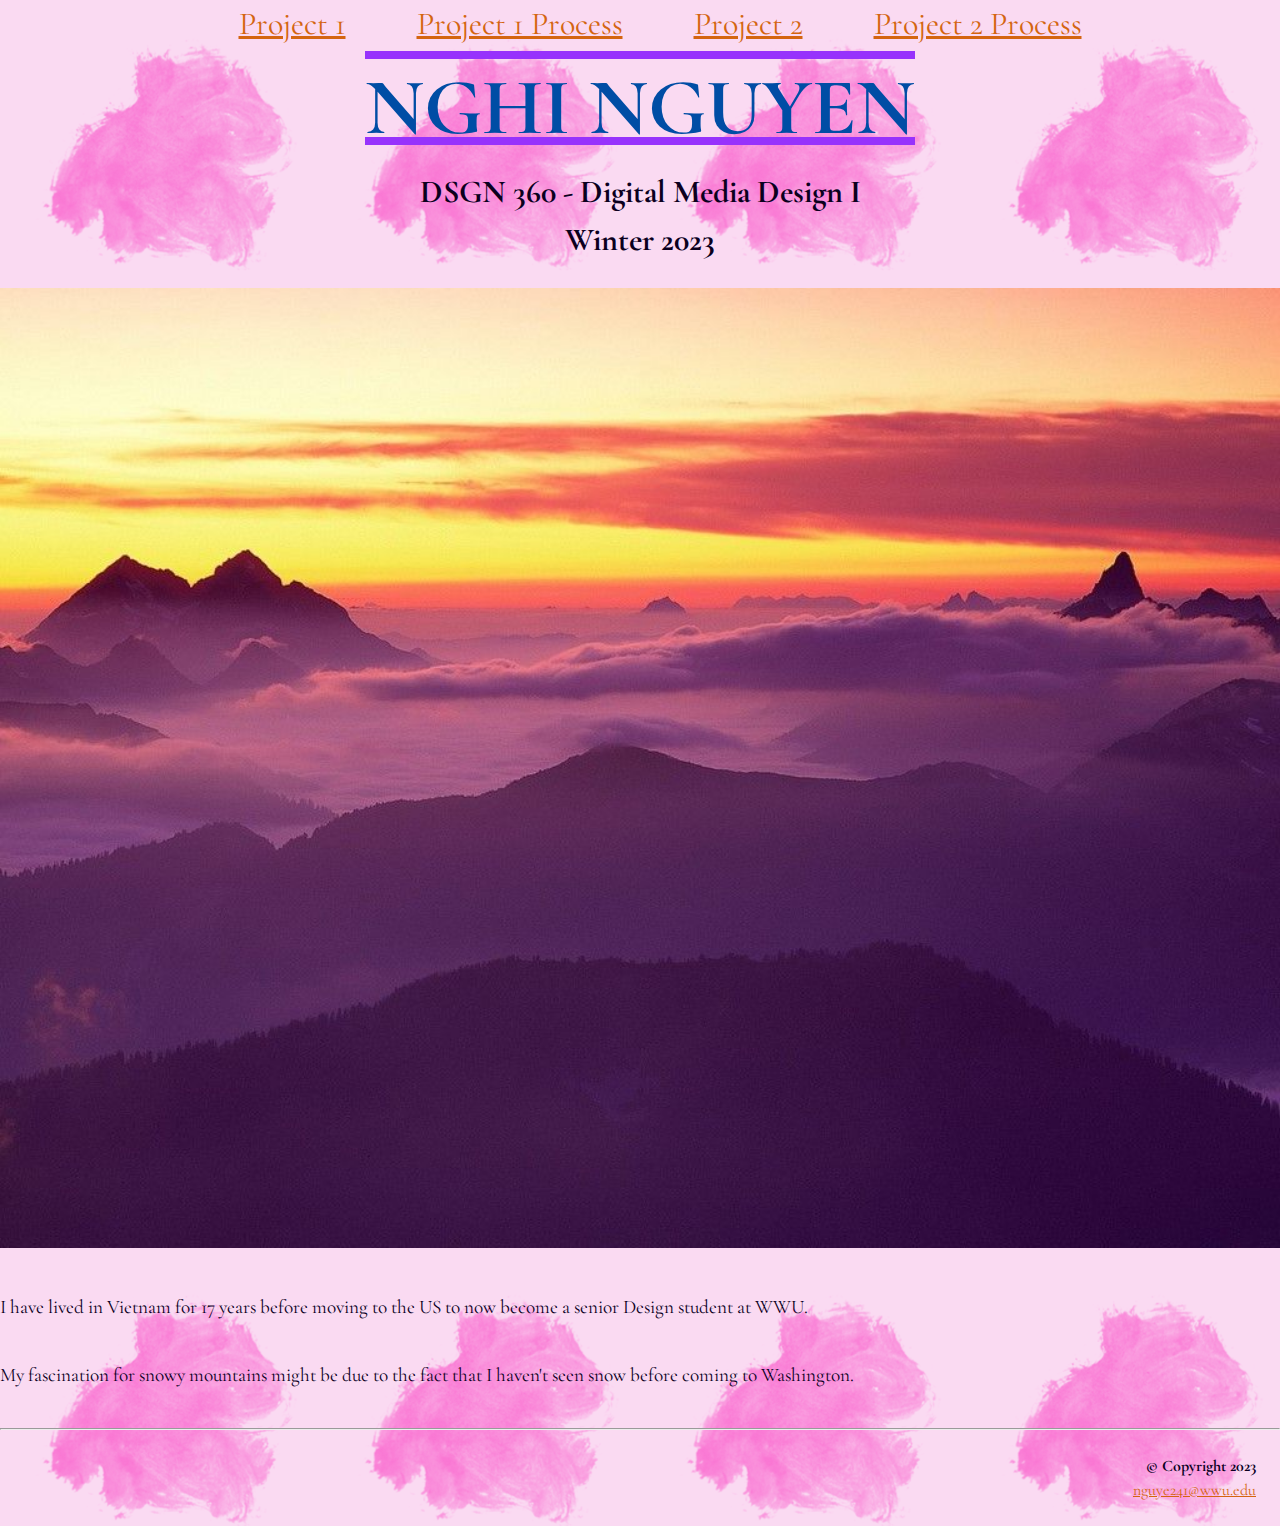
==== index.html @ d18bbe53 "adjusted css" ====
<!DOCTYPE html>
<html lang="en">
    <head>
        <title>Nghi's Sandbox</title>
        <link href="stylesheet.css" type="text/css" rel="stylesheet">
        <link rel="preconnect" href="https://fonts.googleapis.com">
        <link rel="preconnect" href="https://fonts.gstatic.com" crossorigin>
        <link href="https://fonts.googleapis.com/css2?family=Cormorant+Garamond:wght@500&display=swap" rel="stylesheet">
    </head>
    <body>
        <header>
            <nav>
                <ul>
                    <li><a href="#">Project 1</a></li>
                    <li><a href="#">Project 1 Process</a></li>
                    <li><a href="#">Project 2</a></li>
                    <li><a href="#">Project 2 Process</a></li>
                </ul>
            </nav>
            <h1>Nghi Nguyen</h1>
            <h2>DSGN 360 - Digital Media Design I</h2>
            <h3>Winter 2023</h3>
        </header>
        <article>
            <img src="images/cascade.jpg">
            <p>
                I have lived in Vietnam for 17 years before moving to the US to now become a senior Design student at WWU. 
            </p>
            <p>
                My fascination for snowy mountains might be due to the fact that I haven't seen snow before coming to Washington.
            </p>
        </article>
        <hr>
        <footer>
            <b>© Copyright 2023</b>
            <br>
            <a href="mailto:nguye241@wwu.edu">nguye241@wwu.edu</a>
        </footer>
    </body>
</html>
---- stylesheet.css ----
* {
    font-family: 'Cormorant Garamond', serif;
    font-size: 1em;
    color: rgb(11, 0, 30);
    line-height: 1.5em;
    margin: 0;
    padding: auto;
}
body
{background-color: #fadaf2;
background-image: url(images/1.png);
background-repeat: space repeat;
}
header {
    text-align: center;
    font-size: 2em;
}
footer {
    text-align: right;
    padding: 1.5em
}
article p, footer p, hr {
    margin-top: 2em;
    font-size: 1.2em;
}
nav, footer {
    font-size: 1em;
}
h1 {
    font-family: 'Cormorant Garamond', serif;
    text-transform: uppercase;
    text-decoration: underline overline #9732fc;
    font-size: 2.5em;
    color:rgb(0, 77, 165)
}
ul {
    list-style-type: none;
}
li {
    display: inline;
    padding: 1em;
    white-space: nowrap;
}
footer ul {
    margin-top: 2em;
}
img {
    width: 100%;
    height: auto;
    margin-top: 1.5em;
}
a:link {
    color: rgb(212, 101, 16); 
 }
a:hover {
    color: rgb(99, 192, 0)
}
a:visited {
    color: rgb(198, 30, 0);
}
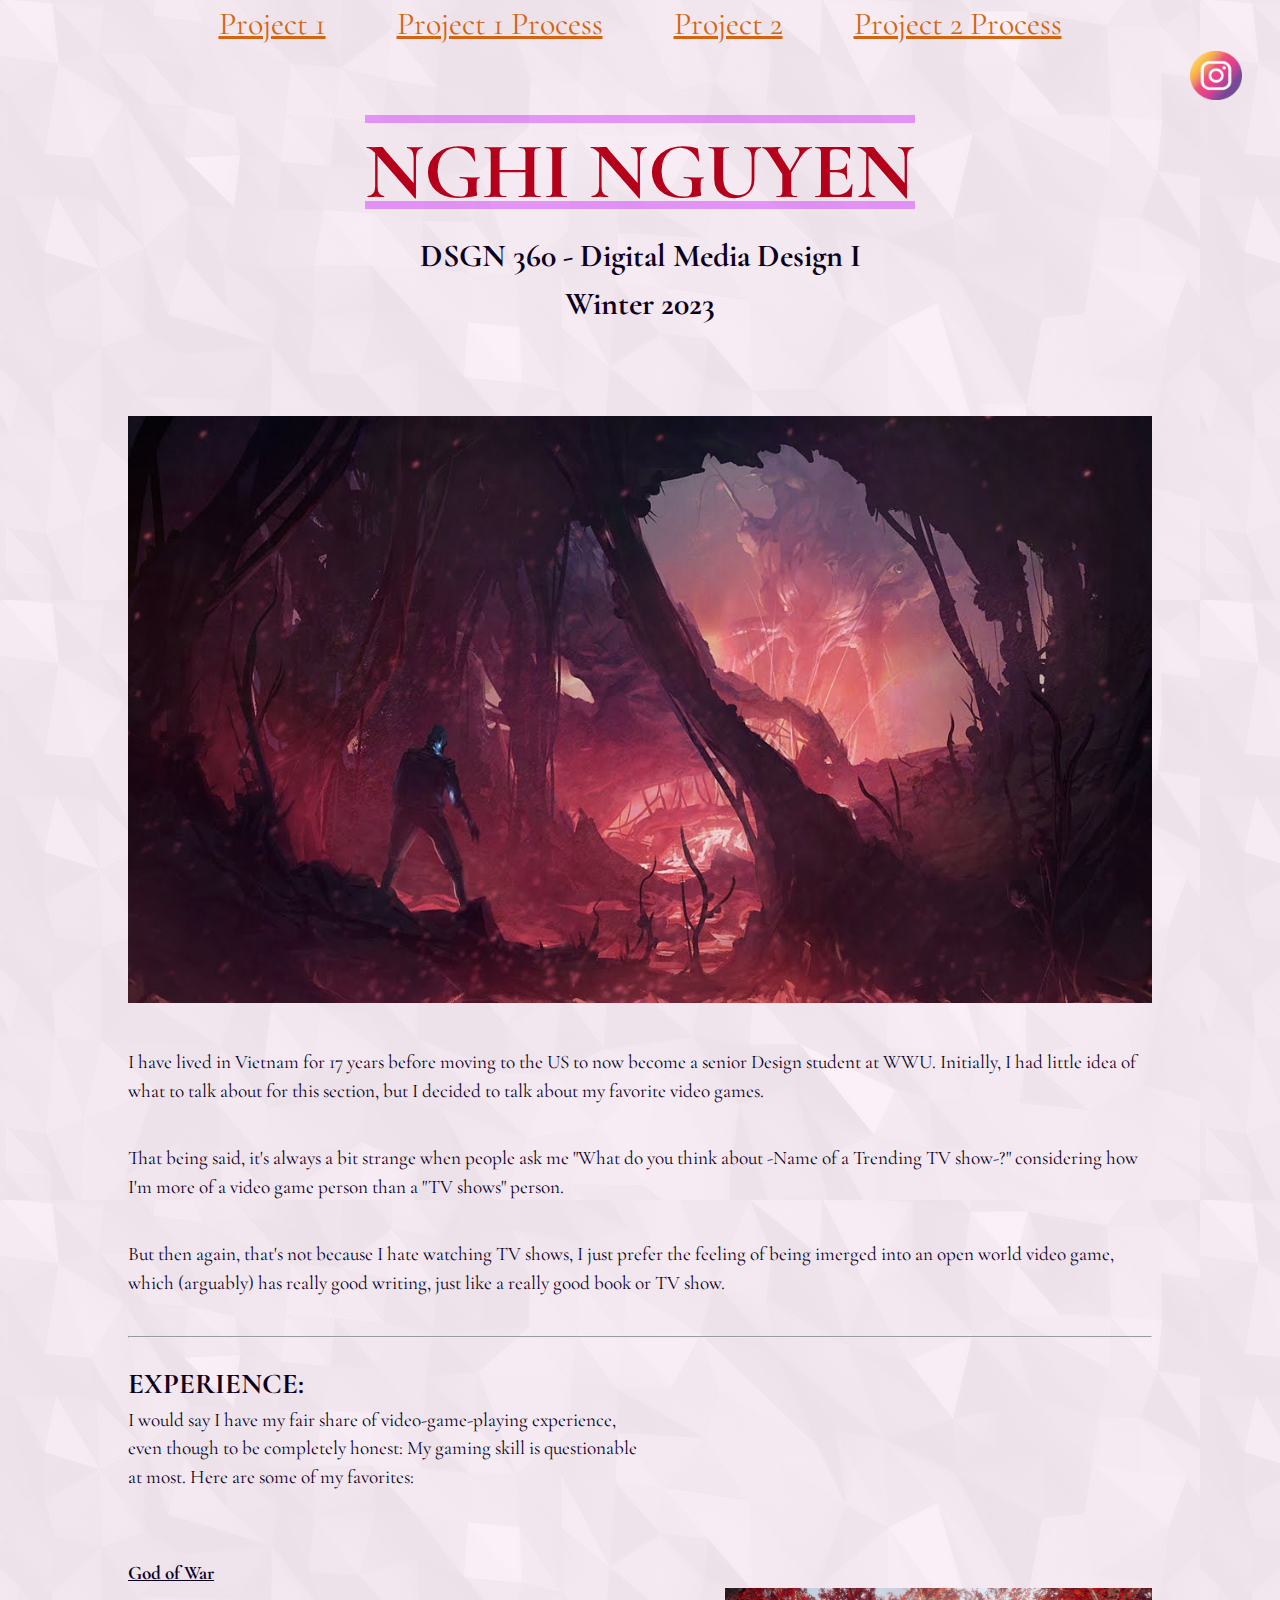
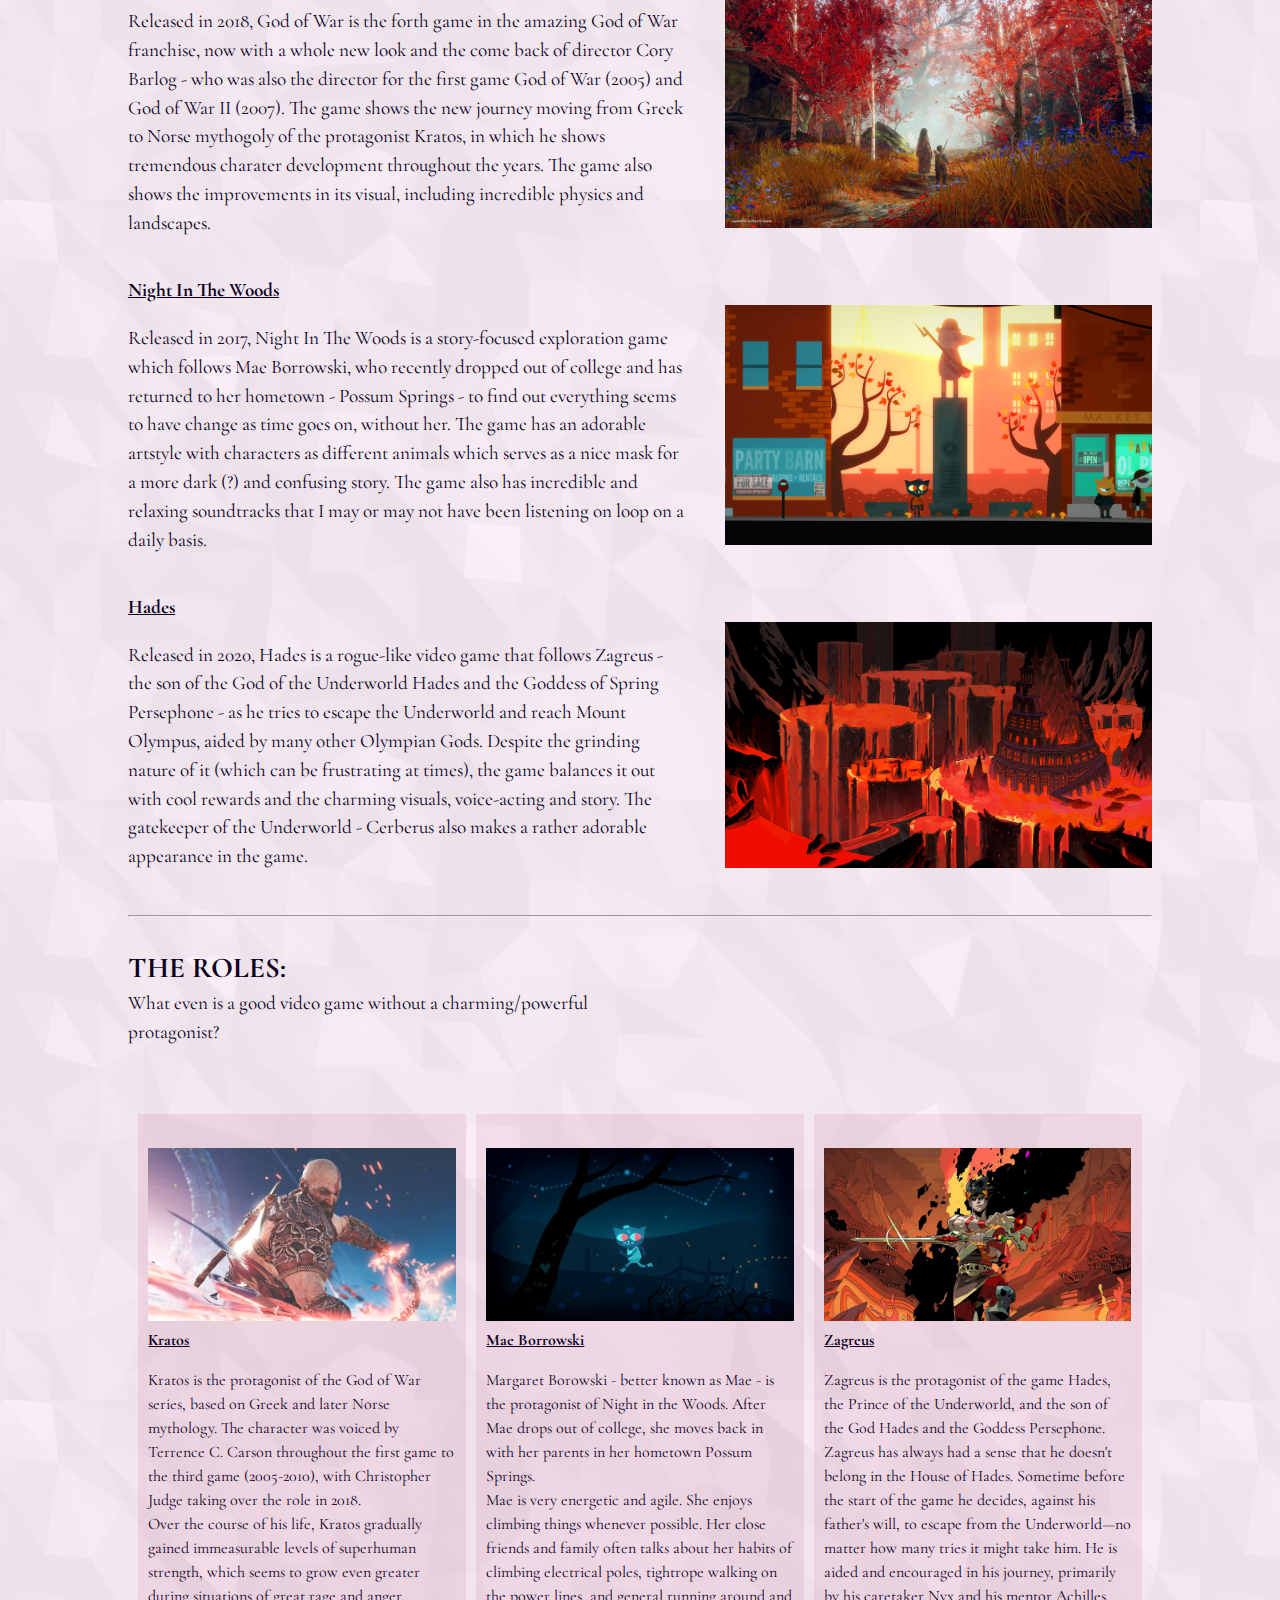
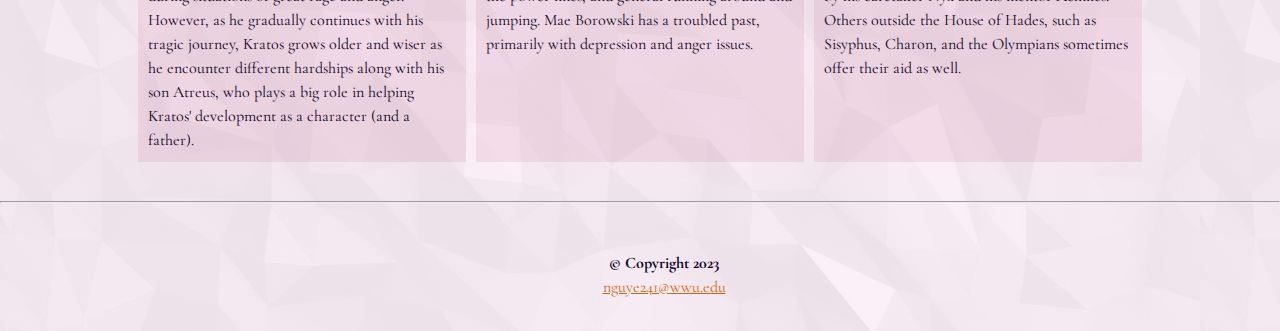
==== commit b3fa9b3a: "css update" ====
--- a/index.html
+++ b/index.html
@@ -8,6 +8,8 @@
         <link href="https://fonts.googleapis.com/css2?family=Cormorant+Garamond:wght@500&display=swap" rel="stylesheet">
     </head>
     <body>
+        <a href="https://www.instagram.com/miniminiminminn/" target="_blank" ><img id="minInsta" src="images/instagramlogo.png" alt="Follow me on Instagram"/></a>
+        <div id="wrapper">
         <header>
             <nav>
                 <ul>
@@ -22,15 +24,97 @@
             <h3>Winter 2023</h3>
         </header>
         <article>
-            <img src="images/cascade.jpg">
-            <p>
-                I have lived in Vietnam for 17 years before moving to the US to now become a senior Design student at WWU. 
-            </p>
-            <p>
-                My fascination for snowy mountains might be due to the fact that I haven't seen snow before coming to Washington.
-            </p>
+            <img src="images/sonynorthwestconcept.jfif">
+            <div id="bio">
+            <p>I have lived in Vietnam for 17 years before moving to the US to now become a senior Design student at WWU. Initially, I had little idea of what to talk about for this section, but I decided to talk about my favorite video games.</p>
+            <p>That being said, it's always a bit strange when people ask me "What do you think about -Name of a Trending TV show-?" considering how I'm more of a video game person than a "TV shows" person.</p>
+            <p>But then again, that's not because I hate watching TV shows, I just prefer the feeling of being imerged into an open world video game, which (arguably) has really good writing, just like a really good book or TV show.</p>
+            </div>
         </article>
         <hr>
+
+        <br>
+
+        <div class="FavGames">
+        <h2>Experience:</h2>
+        <p>I would say I have my fair share of video-game-playing experience, even though to be completely honest: My gaming skill is questionable at most. Here are some of my favorites:</p>
+        <br>
+
+        <div class="favName  columns col-12">
+            <div class="columns col-5">
+                <img src="images/GodOfWar.jpg"/>
+        </div>
+        <div class="columns col-7">
+            <div class="description">
+                <h4>God of War</h4>
+                <p>Released in 2018, God of War is the forth game in the amazing God of War franchise, now with a whole new look and the come back of director Cory Barlog - who was also the director for the first game God of War (2005) and God of War II (2007). The game shows the new journey moving from Greek to Norse mythogoly of the protagonist Kratos, in which he shows tremendous charater development throughout the years. The game also shows the improvements in its visual, including incredible physics and landscapes.</p>
+            </div>
+        </div>
+        </div>
+
+        <div class="favName columns col-12 clearRight">
+            <div class="columns col-5">
+                <img src="images/NightInTheWoods.png"/>
+        </div>
+        <div class="columns col-7">
+            <div class="description">
+                <h4>Night In The Woods</h4>
+                <p>Released in 2017, Night In The Woods is a story-focused exploration game which follows Mae Borrowski, who recently dropped out of college and has returned to her hometown - Possum Springs - to find out everything seems to have change as time goes on, without her. The game has an adorable artstyle with characters as different animals which serves as a nice mask for a more dark (?) and confusing story. The game also has incredible and relaxing soundtracks that I may or may not have been listening on loop on a daily basis.</p>
+            </div>
+            </div>
+        </div>
+
+        <div class="favName columns col-12 clearRight">
+            <div class="columns col-5">
+                <img src="images/Hades.png">
+        </div>
+        <div class="columns col-7">
+            <div class="description">
+                <h4>Hades</h4>
+                <p>Released in 2020, Hades is a rogue-like video game that follows Zagreus - the son of the God of the Underworld Hades and the Goddess of Spring Persephone - as he tries to escape the Underworld and reach Mount Olympus, aided by many other Olympian Gods. Despite the grinding nature of it (which can be frustrating at times), the game balances it out with cool rewards and the charming visuals, voice-acting and story. The gatekeeper of the Underworld - Cerberus also makes a rather adorable appearance in the game.</p>
+            </div>
+            </div>
+        </div>
+        
+    </div>
+
+    <div class="FavGames">
+        
+        <hr>
+        <br>
+
+        <h2>The Roles:</h2>
+        <p>What even is a good video game without a charming/powerful protagonist?</p>
+        <br>
+    
+    </div>
+    <div class="protagIntro">
+        <div class="description">
+            <img src="images/kratos.jpg">
+            <h4>Kratos</h4>
+            <p>Kratos is the protagonist of the God of War series, based on Greek and later Norse mythology. The character was voiced by Terrence C. Carson throughout the first game to the third game (2005-2010), with Christopher Judge taking over the role in 2018.</p>
+            <p>Over the course of his life, Kratos gradually gained immeasurable levels of superhuman strength, which seems to grow even greater during situations of great rage and anger. However, as he gradually continues with his tragic journey, Kratos grows older and wiser as he encounter different hardships along with his son Atreus, who plays a big role in helping Kratos' development as a character (and a father).</p>
+        </div>
+
+        <div class="description">
+            <img src="images/mae.jpg">
+            <h4>Mae Borrowski</h4>
+            <p>Margaret Borowski - better known as Mae - is the protagonist of Night in the Woods. After Mae drops out of college, she moves back in with her parents in her hometown Possum Springs.</p>
+            <p>Mae is very energetic and agile. She enjoys climbing things whenever possible. Her close friends and family often talks about her habits of climbing electrical poles, tightrope walking on the power lines, and general running around and jumping. Mae Borowski has a troubled past, primarily with depression and anger issues.</p>
+        </div>
+
+        <div class="description">
+            <img src="images/zag.jfif">
+            <h4>Zagreus</h4>
+            <p>Zagreus is the protagonist of the game Hades, the Prince of the Underworld, and the son of the God Hades and the Goddess Persephone.</p>
+            <p>Zagreus has always had a sense that he doesn't belong in the House of Hades. Sometime before the start of the game he decides, against his father's will, to escape from the Underworld—no matter how many tries it might take him. He is aided and encouraged in his journey, primarily by his caretaker Nyx and his mentor Achilles. Others outside the House of Hades, such as Sisyphus, Charon, and the Olympians sometimes offer their aid as well.</p>
+        </div>
+
+        </div>
+    </div>
+    <hr>
+    <br>
+
         <footer>
             <b>© Copyright 2023</b>
             <br>
--- a/stylesheet.css
+++ b/stylesheet.css
@@ -4,12 +4,21 @@
     color: rgb(11, 0, 30);
     line-height: 1.5em;
     margin: 0;
-    padding: auto;
+    padding: 0;
 }
 body
-{background-color: #fadaf2;
-background-image: url(images/1.png);
-background-repeat: space repeat;
+{background-color: #fff4fc;
+background-image: url(images/texture-2.png);
+background-repeat: repeat;
+overflow: auto;
+position: relative;
+}
+img#minInsta {
+    position: fixed;
+    width: 4%;
+    top: 3%;
+    right: 3%;
+    z-index: 999;
 }
 header {
     text-align: center;
@@ -19,6 +28,12 @@
     text-align: right;
     padding: 1.5em
 }
+nav, header, footer {
+    text-align: center;
+    padding-bottom: 2em;
+    width: 100%;
+    height: 100%;
+}
 article p, footer p, hr {
     margin-top: 2em;
     font-size: 1.2em;
@@ -26,12 +41,21 @@
 nav, footer {
     font-size: 1em;
 }
+#wrapper {
+    width: 80%;
+    margin: auto;
+    position:relative;
+    }
 h1 {
     font-family: 'Cormorant Garamond', serif;
     text-transform: uppercase;
-    text-decoration: underline overline #9732fc;
+    text-decoration: underline overline #d032fc78;
     font-size: 2.5em;
-    color:rgb(0, 77, 165)
+    color:rgb(180, 0, 27)
+}
+h4 {
+    text-decoration: underline;
+    padding-bottom: 1em;
 }
 ul {
     list-style-type: none;
@@ -41,6 +65,9 @@
     padding: 1em;
     white-space: nowrap;
 }
+.clearRight {
+    clear: right;
+}
 footer ul {
     margin-top: 2em;
 }
@@ -49,6 +76,56 @@
     height: auto;
     margin-top: 1.5em;
 }
+/* Columns */
+
+.columns {float:right;}
+.col-1 {width: 8.33%;}
+.col-2 {width: 16.66%;}
+.col-3 {width: 25%;}
+.col-4 {width: 33.33%;}
+.col-5 {width: 41.66%;}
+.col-6 {width: 50%;}
+.col-7 {width: 58.33%;}
+.col-8 {width: 66.66%;}
+.col-9 {width: 75%;}
+.col-10 {width: 83.33%;}
+.col-11 {width: 91.66%;}
+.col-12 {width: 100%;}
+
+/* End Columns CSS */
+div.FavGames {
+    font-size: 1.2em;
+}
+div.FavGames>h2 {
+    text-transform: uppercase;
+    font-weight: 700;
+    font-size: 1.5em;
+}
+div.FavGames>p {
+    width: 50%;
+    padding-bottom: 2em;
+    font-size: 1em;
+}
+div.favName {
+    margin-bottom: 2em;
+}
+
+.description {
+    padding-right: 2em;
+}
+
+.protagIntro {
+    clear: right;
+    display: flex;
+    justify-content: space-evenly;
+}
+
+.protagIntro > div {
+    width: 30%;
+    padding: 1%;
+    background-color: rgba(175, 22, 93, 0.092);
+}
+
 a:link {
     color: rgb(212, 101, 16); 
  }
@@ -56,5 +133,5 @@
     color: rgb(99, 192, 0)
 }
 a:visited {
-    color: rgb(198, 30, 0);
+    color: rgb(204, 31, 0);
 }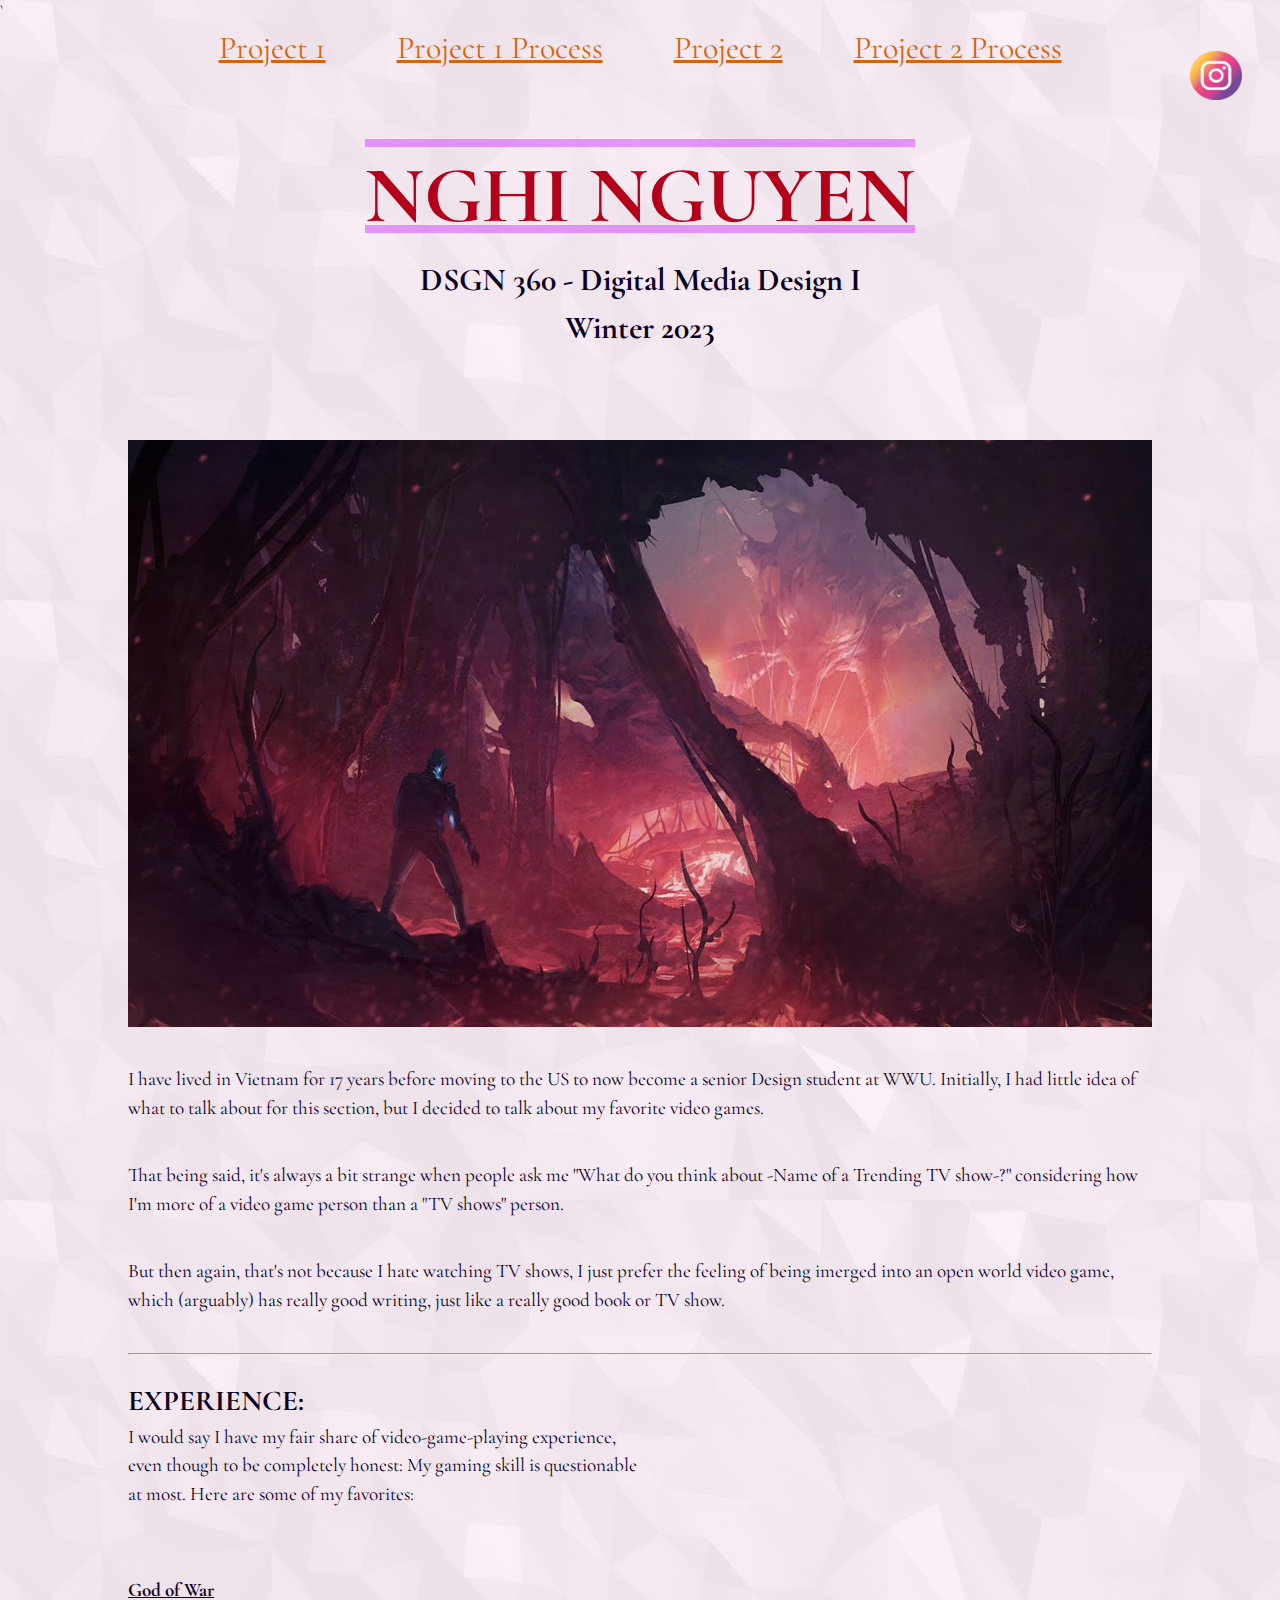
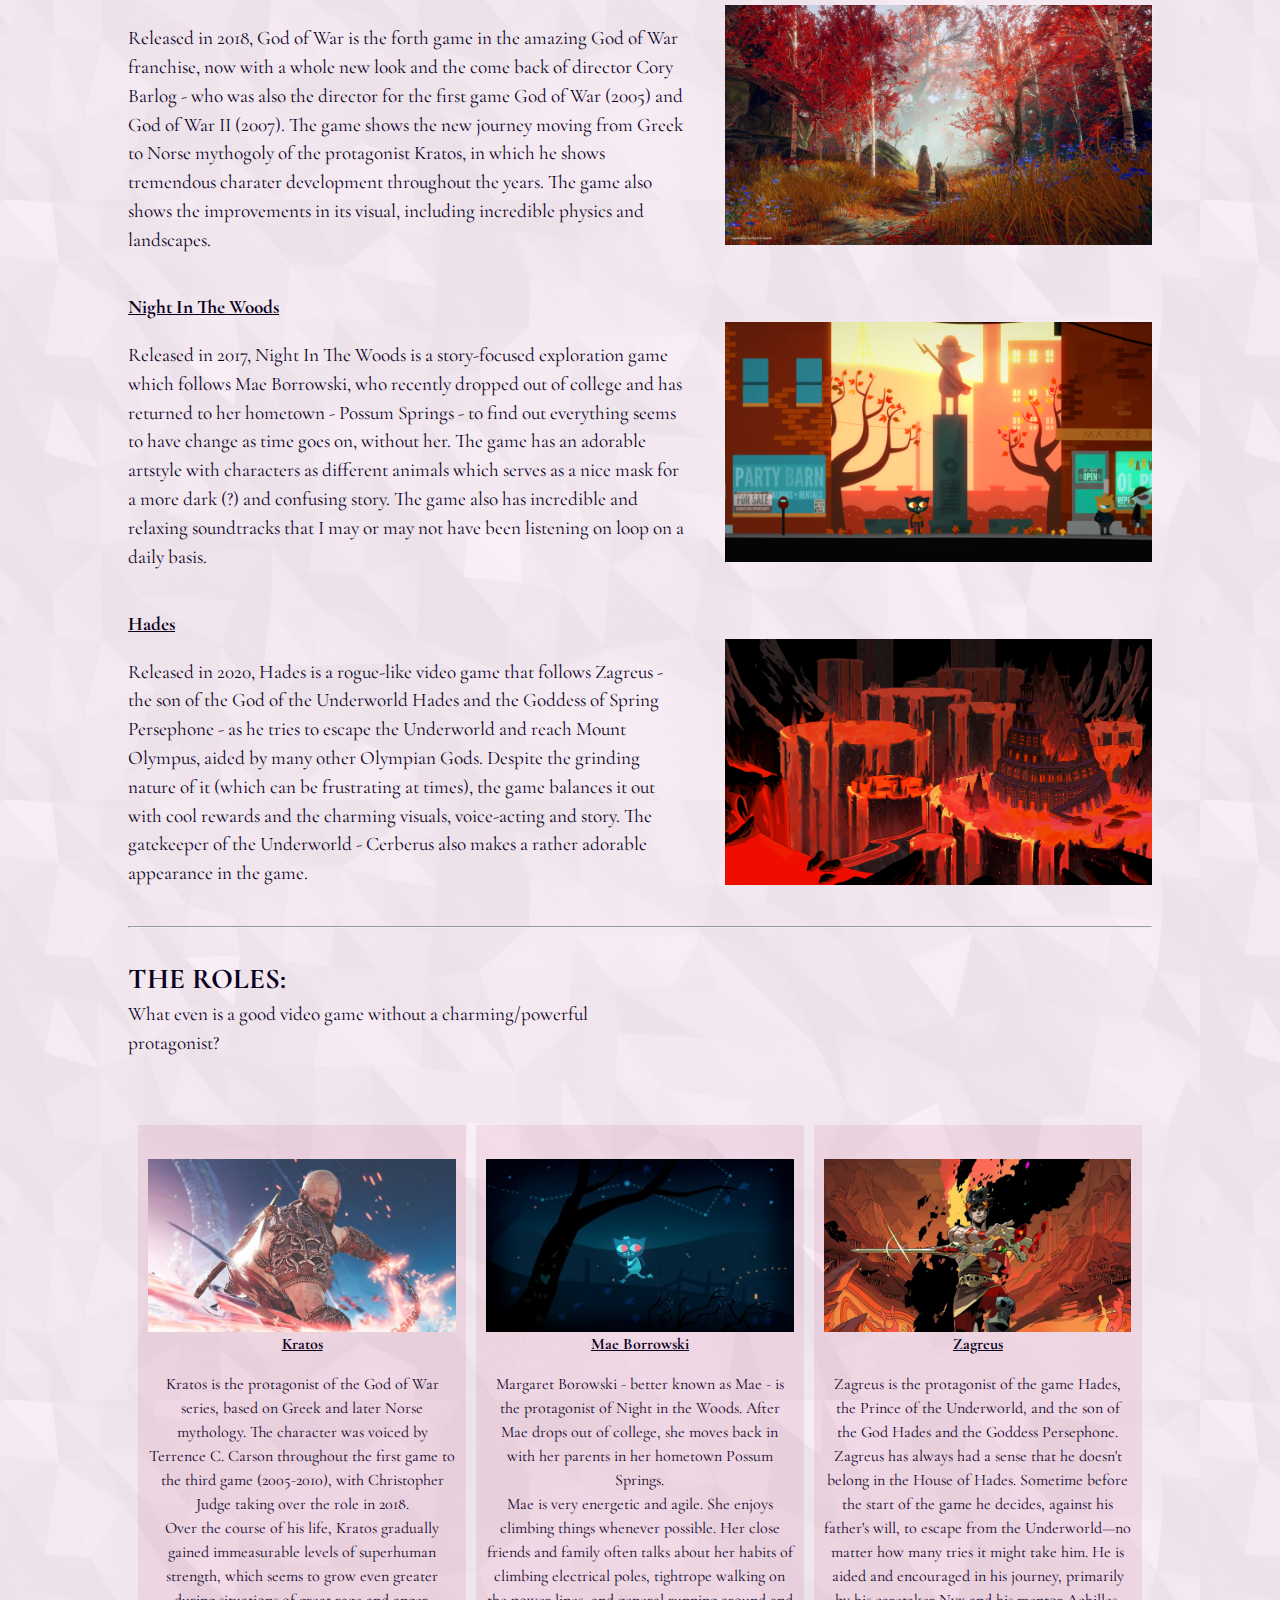
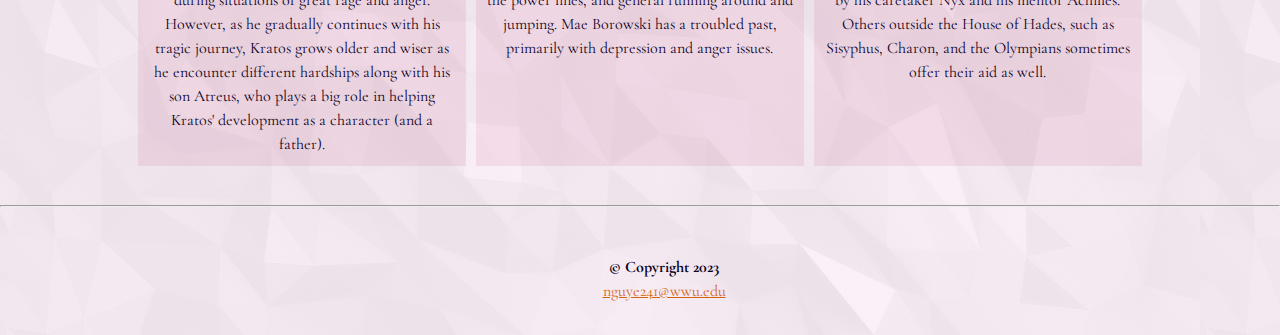
==== commit 223fda7a: "ex4" ====
--- a/index.html
+++ b/index.html
@@ -1,4 +1,4 @@
-<!DOCTYPE html>
+`<!DOCTYPE html>
 <html lang="en">
     <head>
         <title>Nghi's Sandbox</title>
@@ -6,10 +6,14 @@
         <link rel="preconnect" href="https://fonts.googleapis.com">
         <link rel="preconnect" href="https://fonts.gstatic.com" crossorigin>
         <link href="https://fonts.googleapis.com/css2?family=Cormorant+Garamond:wght@500&display=swap" rel="stylesheet">
+        <meta name="viewport" content="width=device-width,
+initial-scale=1.0">
+
     </head>
+
     <body>
         <a href="https://www.instagram.com/miniminiminminn/" target="_blank" ><img id="minInsta" src="images/instagramlogo.png" alt="Follow me on Instagram"/></a>
-        <div id="wrapper">
+       
         <header>
             <nav>
                 <ul>
@@ -23,6 +27,7 @@
             <h2>DSGN 360 - Digital Media Design I</h2>
             <h3>Winter 2023</h3>
         </header>
+        <div id="wrapper">
         <article>
             <img src="images/sonynorthwestconcept.jfif">
             <div id="bio">
@@ -88,7 +93,7 @@
         <br>
     
     </div>
-    <div class="protagIntro">
+    <div class="protagIntro center">
         <div class="description">
             <img src="images/kratos.jpg">
             <h4>Kratos</h4>
--- a/stylesheet.css
+++ b/stylesheet.css
@@ -8,7 +8,7 @@
 }
 body
 {background-color: #fff4fc;
-background-image: url(images/texture-2.png);
+background-image: url("images/texture-2.png");
 background-repeat: repeat;
 overflow: auto;
 position: relative;
@@ -26,13 +26,12 @@
 }
 footer {
     text-align: right;
-    padding: 1.5em
+    padding: 1.5em;
 }
 nav, header, footer {
     text-align: center;
     padding-bottom: 2em;
     width: 100%;
-    height: 100%;
 }
 article p, footer p, hr {
     margin-top: 2em;
@@ -44,14 +43,17 @@
 #wrapper {
     width: 80%;
     margin: auto;
-    position:relative;
-    }
+    position: relative;
+}
+.center {
+    text-align: center;
+}
 h1 {
     font-family: 'Cormorant Garamond', serif;
     text-transform: uppercase;
     text-decoration: underline overline #d032fc78;
     font-size: 2.5em;
-    color:rgb(180, 0, 27)
+    color:rgb(180, 0, 27);
 }
 h4 {
     text-decoration: underline;
@@ -93,6 +95,7 @@
 .col-12 {width: 100%;}
 
 /* End Columns CSS */
+
 div.FavGames {
     font-size: 1.2em;
 }
@@ -134,4 +137,80 @@
 }
 a:visited {
     color: rgb(204, 31, 0);
+}
+
+@media only screen and (max-width: 400px) {
+    
+    nav, header, footer {
+        text-align: center;
+    }
+    
+    h1 {
+        font-size: 1.8em;
+    }
+    
+    body {
+        text-align: center;
+        font-size: 1em;
+    }
+    
+    ul li {
+        font-size: .9em;
+    }
+    
+    div#bio {
+        text-align: center;
+    }
+    
+    div.FavGames>p {
+        width: 100%;
+        
+    }
+    
+    .columns {
+        width: 100%;
+        float: left;
+        margin: 0%;
+    }
+    
+    .col-5, .col-7 {
+        width: 100%;
+    }
+    
+    .FavGames img {
+        margin-bottom: 1em;
+    }
+    
+    div.description {
+        text-align: center;
+    }
+
+    article {
+        margin: 0;
+    }
+    
+    div.FavGames {
+        text-align: center;
+    }
+    
+    div.FavGames {
+        font-size: 1em;
+    }
+    
+    img#minInsta {
+        visibility: hidden;
+}
+    
+    .protagIntro {
+    clear: right;
+    display: flex;
+    flex-direction: column;
+}
+
+    .protagIntro > div {
+        width: 100%;
+        padding: 3%;
+        background-color: rgba(0, 0, 0, .05);
+    }
+    
 }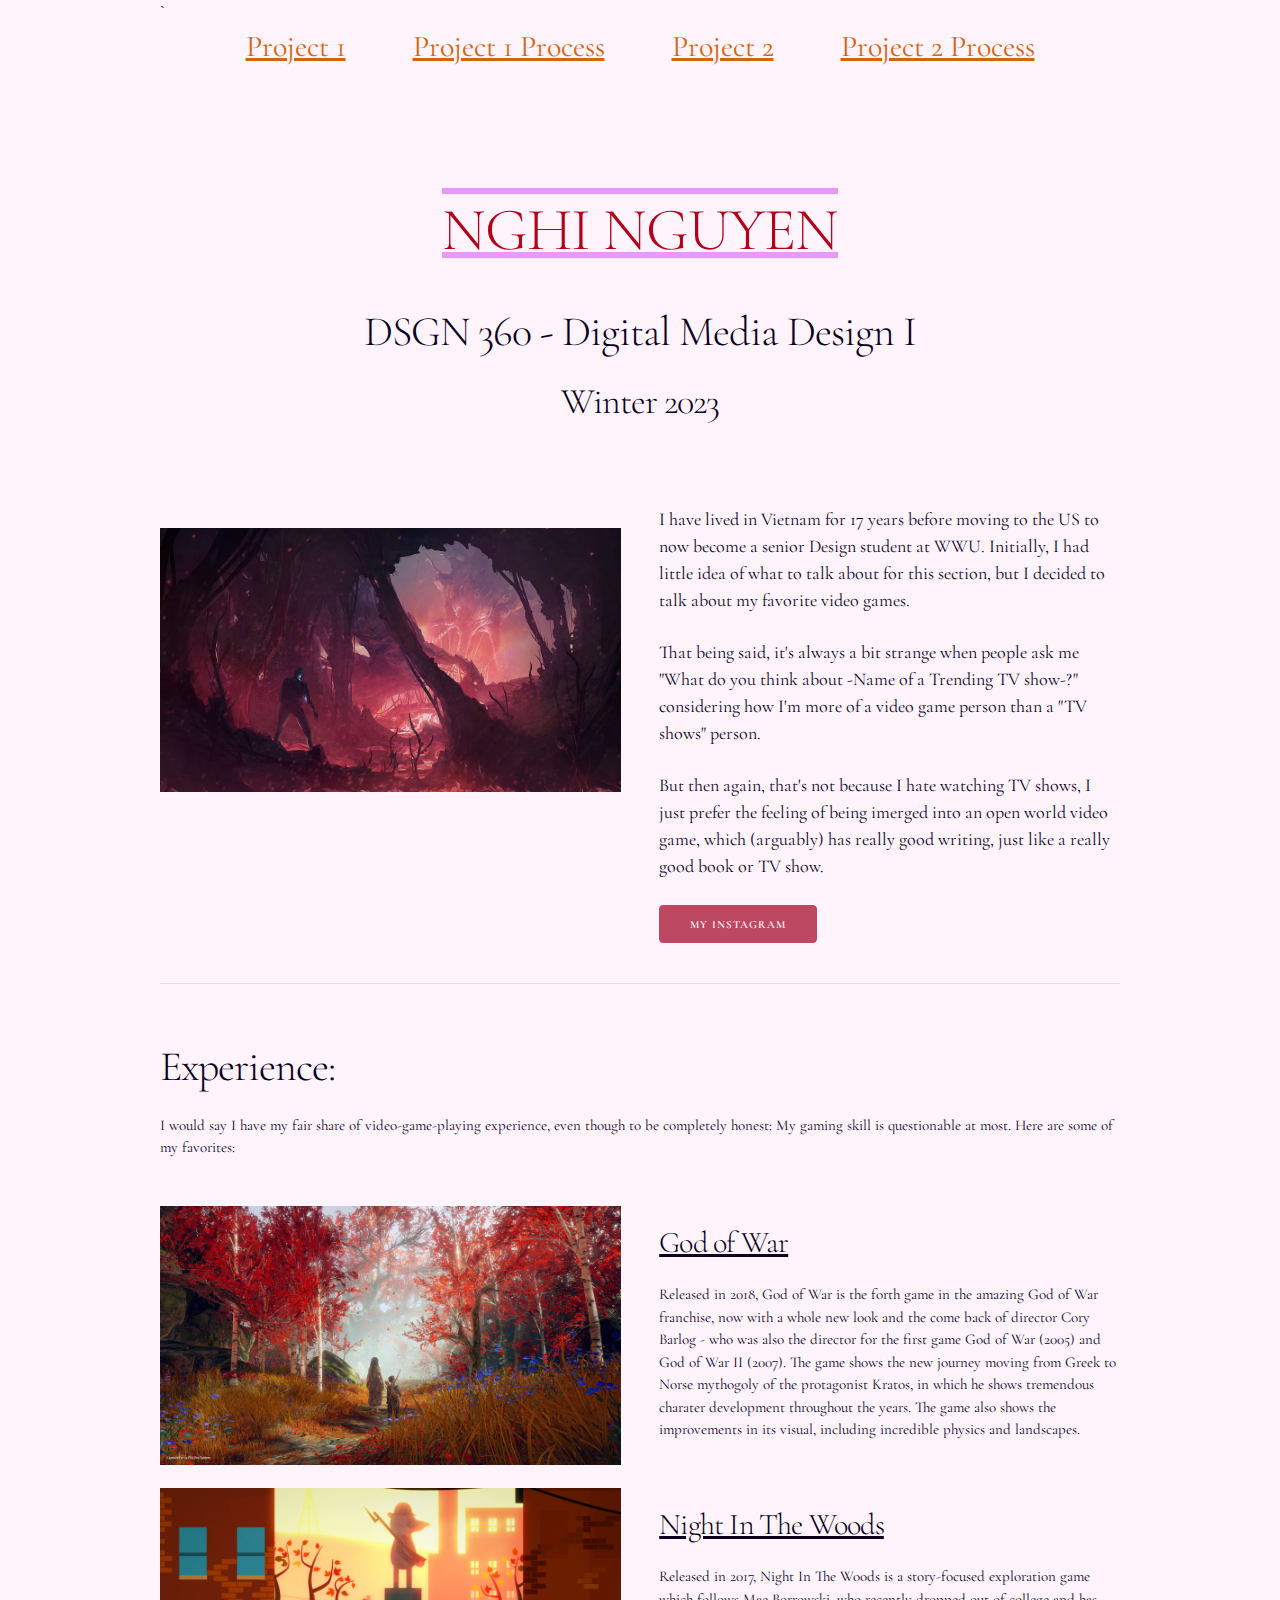
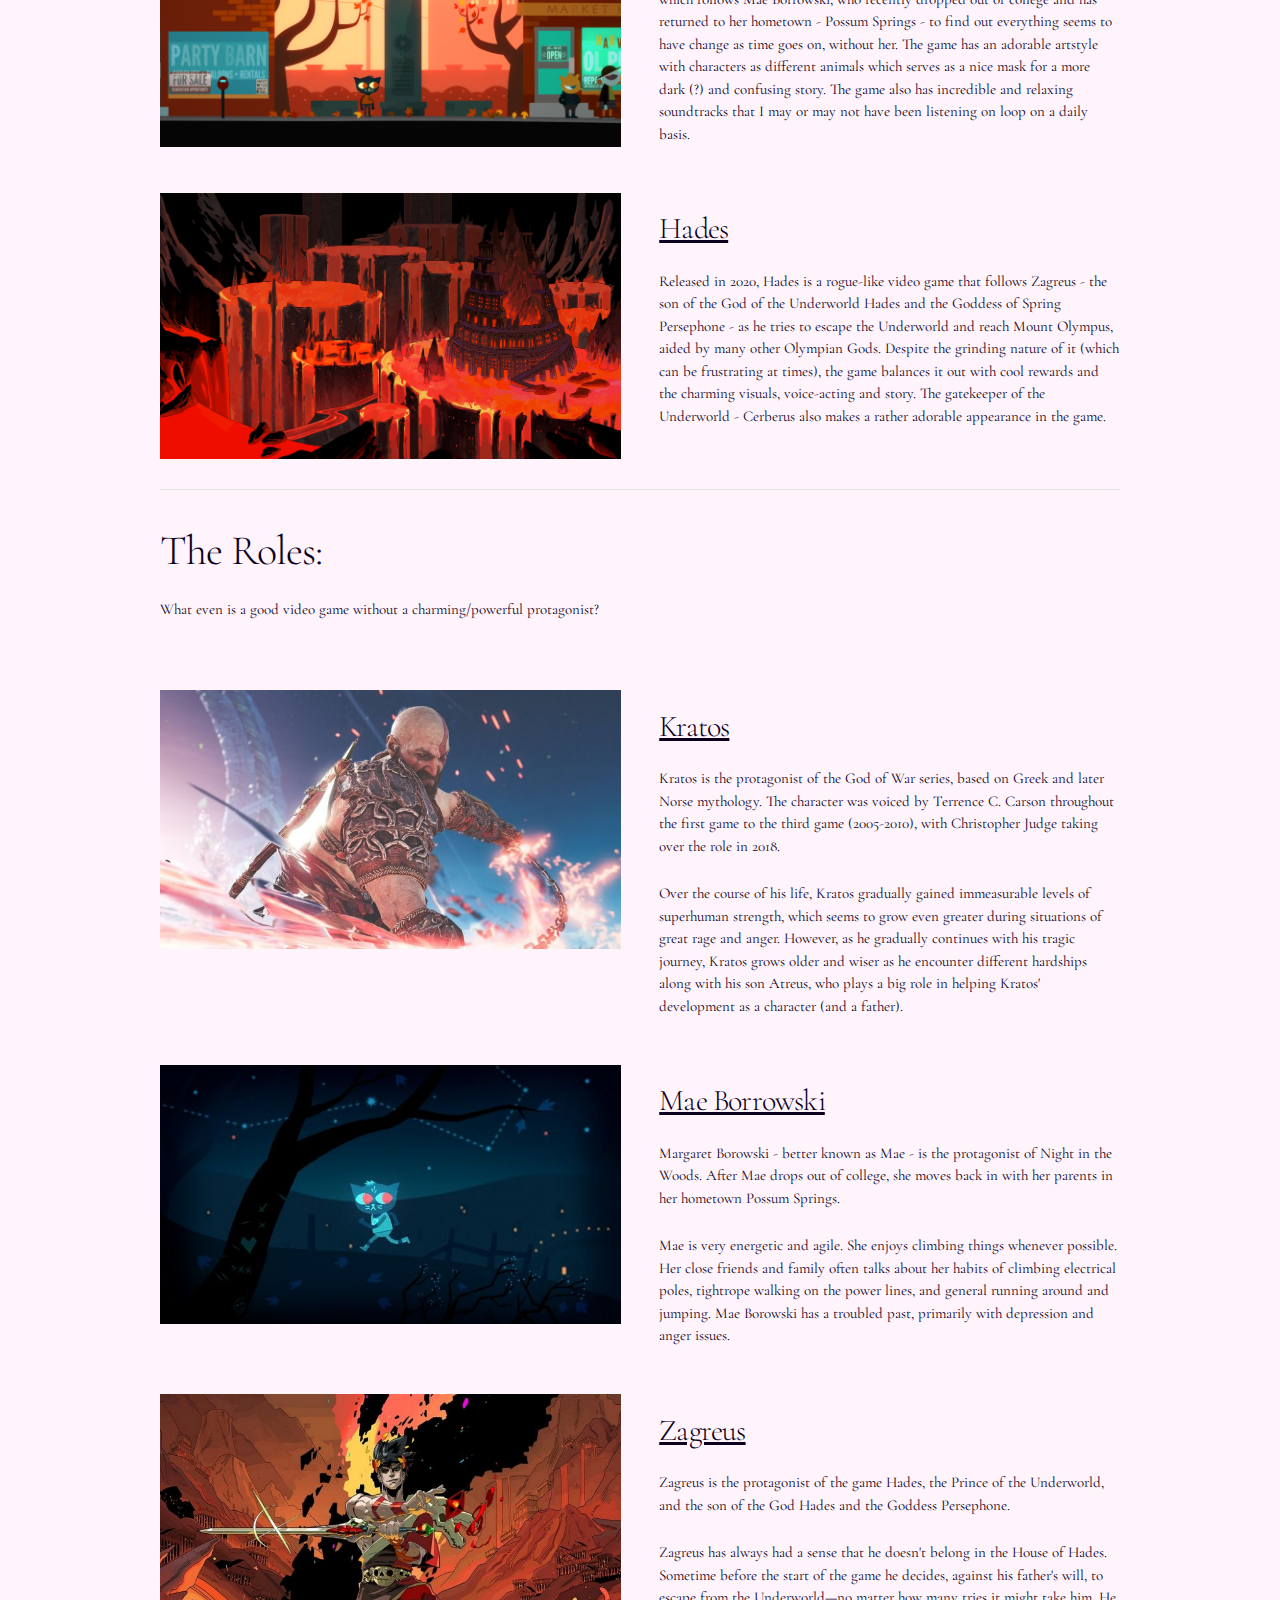
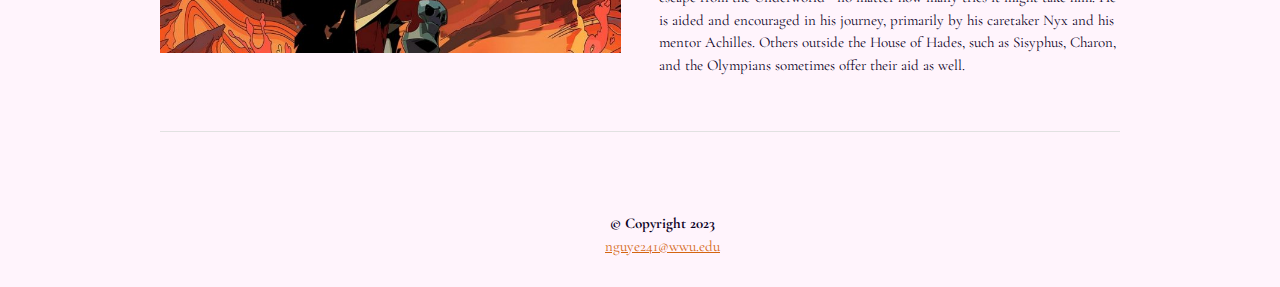
==== commit 5f51b956: "skeleton update" ====
--- a/index.html
+++ b/index.html
@@ -2,125 +2,165 @@
 <html lang="en">
     <head>
         <title>Nghi's Sandbox</title>
-        <link href="stylesheet.css" type="text/css" rel="stylesheet">
         <link rel="preconnect" href="https://fonts.googleapis.com">
         <link rel="preconnect" href="https://fonts.gstatic.com" crossorigin>
         <link href="https://fonts.googleapis.com/css2?family=Cormorant+Garamond:wght@500&display=swap" rel="stylesheet">
         <meta name="viewport" content="width=device-width,
 initial-scale=1.0">
-
+        <!-- CSS Links -->
+        <link href="css/stylesheet.css" type="text/css" rel="stylesheet">
+        <link href="css/skeleton.css" type="text/css" rel="stylesheet">
+        <link href="css/normalize.css" type="text/css" rel="stylesheet">
+        <!-- CSS Links -->
     </head>
 
-    <body>
-        <a href="https://www.instagram.com/miniminiminminn/" target="_blank" ><img id="minInsta" src="images/instagramlogo.png" alt="Follow me on Instagram"/></a>
-       
-        <header>
-            <nav>
-                <ul>
-                    <li><a href="#">Project 1</a></li>
-                    <li><a href="#">Project 1 Process</a></li>
-                    <li><a href="#">Project 2</a></li>
-                    <li><a href="#">Project 2 Process</a></li>
-                </ul>
-            </nav>
-            <h1>Nghi Nguyen</h1>
-            <h2>DSGN 360 - Digital Media Design I</h2>
-            <h3>Winter 2023</h3>
+    <style>
+        .button.button-primary,
+        button.button-primary,
+        input[type="submit"].button-primary,
+        input[type="reset"].button-primary,
+        input[type="button"].button-primary {
+        color: #FFF;
+        background-color: #bc4861;
+        border-color: #bc4861; }
+        .button.button-primary:hover,
+        button.button-primary:hover,
+        input[type="submit"].button-primary:hover,
+        input[type="reset"].button-primary:hover,
+        input[type="button"].button-primary:hover,
+        .button.button-primary:focus,
+        button.button-primary:focus,
+        input[type="submit"].button-primary:focus,
+        input[type="reset"].button-primary:focus,
+        input[type="button"].button-primary:focus {
+        color: #FFF;
+        background-color: #db767e;
+        border-color: #db767e; }
+    </style>
+
+    <body class="container">
+        <header class="row">
+            <div class="twelve columns">
+                <nav>
+                    <ul>
+                        <li><a href="#">Project 1</a></li>
+                        <li><a href="#">Project 1 Process</a></li>
+                        <li><a href="#">Project 2</a></li>
+                        <li><a href="#">Project 2 Process</a></li>
+                    </ul>
+                </nav>
+                <h1>Nghi Nguyen</h1>
+                <h2>DSGN 360 - Digital Media Design I</h2>
+                <h3>Winter 2023</h3>
+            </div>
         </header>
-        <div id="wrapper">
-        <article>
-            <img src="images/sonynorthwestconcept.jfif">
-            <div id="bio">
-            <p>I have lived in Vietnam for 17 years before moving to the US to now become a senior Design student at WWU. Initially, I had little idea of what to talk about for this section, but I decided to talk about my favorite video games.</p>
-            <p>That being said, it's always a bit strange when people ask me "What do you think about -Name of a Trending TV show-?" considering how I'm more of a video game person than a "TV shows" person.</p>
-            <p>But then again, that's not because I hate watching TV shows, I just prefer the feeling of being imerged into an open world video game, which (arguably) has really good writing, just like a really good book or TV show.</p>
+
+        <article class="row">
+            <div class="six columns">
+                <img class="u-full-width" src="images/sonynorthwestconcept.jfif" alt="Game Photo">
+            </div>
+            <div class="six columns">
+                <p>I have lived in Vietnam for 17 years before moving to the US to now become a senior Design student at WWU. Initially, I had little idea of what to talk about for this section, but I decided to talk about my favorite video games.</p>
+                <p>That being said, it's always a bit strange when people ask me "What do you think about -Name of a Trending TV show-?" considering how I'm more of a video game person than a "TV shows" person.</p>
+                <p>But then again, that's not because I hate watching TV shows, I just prefer the feeling of being imerged into an open world video game, which (arguably) has really good writing, just like a really good book or TV show.</p>
+                <a class="button button-primary" href="https://www.instagram.com/miniminiminminn/" target="_blank"> My Instagram</a>
             </div>
         </article>
+
         <hr>
 
         <br>
 
-        <div class="FavGames">
-        <h2>Experience:</h2>
-        <p>I would say I have my fair share of video-game-playing experience, even though to be completely honest: My gaming skill is questionable at most. Here are some of my favorites:</p>
-        <br>
+        <div class="row">
+            <div class="twelve columns">
+                <h2>Experience:</h2>
+                <p>I would say I have my fair share of video-game-playing experience, even though to be completely honest: My gaming skill is questionable at most. Here are some of my favorites:</p>
+            </div>
 
-        <div class="favName  columns col-12">
-            <div class="columns col-5">
-                <img src="images/GodOfWar.jpg"/>
-        </div>
-        <div class="columns col-7">
-            <div class="description">
+            <br>
+
+        <div class="row">
+            <div class="six columns">
+                <img class="u-full-width" src="images/GodOfWar.jpg" alt="GoW"/>
+            </div>
+
+            <div class="six columns">
                 <h4>God of War</h4>
                 <p>Released in 2018, God of War is the forth game in the amazing God of War franchise, now with a whole new look and the come back of director Cory Barlog - who was also the director for the first game God of War (2005) and God of War II (2007). The game shows the new journey moving from Greek to Norse mythogoly of the protagonist Kratos, in which he shows tremendous charater development throughout the years. The game also shows the improvements in its visual, including incredible physics and landscapes.</p>
             </div>
         </div>
-        </div>
 
-        <div class="favName columns col-12 clearRight">
-            <div class="columns col-5">
-                <img src="images/NightInTheWoods.png"/>
-        </div>
-        <div class="columns col-7">
-            <div class="description">
+        <div class="row">
+            <div class="six columns">
+                <img class="u-full-width" src="images/NightInTheWoods.png" alt="NITW"/>
+            </div>
+            <div class="six columns">
                 <h4>Night In The Woods</h4>
                 <p>Released in 2017, Night In The Woods is a story-focused exploration game which follows Mae Borrowski, who recently dropped out of college and has returned to her hometown - Possum Springs - to find out everything seems to have change as time goes on, without her. The game has an adorable artstyle with characters as different animals which serves as a nice mask for a more dark (?) and confusing story. The game also has incredible and relaxing soundtracks that I may or may not have been listening on loop on a daily basis.</p>
             </div>
-            </div>
         </div>
 
-        <div class="favName columns col-12 clearRight">
-            <div class="columns col-5">
-                <img src="images/Hades.png">
-        </div>
-        <div class="columns col-7">
-            <div class="description">
+        <div class="row">
+            <div class="six columns">
+                <img class="u-full-width" src="images/Hades.png" alt="Hades"/>
+            </div>
+        <div class="six columns">
                 <h4>Hades</h4>
                 <p>Released in 2020, Hades is a rogue-like video game that follows Zagreus - the son of the God of the Underworld Hades and the Goddess of Spring Persephone - as he tries to escape the Underworld and reach Mount Olympus, aided by many other Olympian Gods. Despite the grinding nature of it (which can be frustrating at times), the game balances it out with cool rewards and the charming visuals, voice-acting and story. The gatekeeper of the Underworld - Cerberus also makes a rather adorable appearance in the game.</p>
-            </div>
             </div>
         </div>
         
     </div>
-
-    <div class="FavGames">
         
         <hr>
+    <div class="row">
+        <div class="six columns">
+            <h2>The Roles:</h2>
+            <p>What even is a good video game without a charming/powerful protagonist?</p>
         <br>
+        </div>
+    </div>
 
-        <h2>The Roles:</h2>
-        <p>What even is a good video game without a charming/powerful protagonist?</p>
-        <br>
-    
-    </div>
-    <div class="protagIntro center">
-        <div class="description">
-            <img src="images/kratos.jpg">
+    <div class="row">
+        <div class="six columns">
+            <img class="u-full-width" src="images/kratos.jpg" alt="Kratos"/>
+        </div>
+
+        <div class="six columns">
             <h4>Kratos</h4>
             <p>Kratos is the protagonist of the God of War series, based on Greek and later Norse mythology. The character was voiced by Terrence C. Carson throughout the first game to the third game (2005-2010), with Christopher Judge taking over the role in 2018.</p>
             <p>Over the course of his life, Kratos gradually gained immeasurable levels of superhuman strength, which seems to grow even greater during situations of great rage and anger. However, as he gradually continues with his tragic journey, Kratos grows older and wiser as he encounter different hardships along with his son Atreus, who plays a big role in helping Kratos' development as a character (and a father).</p>
         </div>
+    </div>
 
-        <div class="description">
-            <img src="images/mae.jpg">
+    <div class="row">
+        <div class="six columns">
+            <img class="u-full-width" src="images/mae.jpg" alt="Mae"/>
+        </div>
+
+        <div class="six columns">
             <h4>Mae Borrowski</h4>
             <p>Margaret Borowski - better known as Mae - is the protagonist of Night in the Woods. After Mae drops out of college, she moves back in with her parents in her hometown Possum Springs.</p>
             <p>Mae is very energetic and agile. She enjoys climbing things whenever possible. Her close friends and family often talks about her habits of climbing electrical poles, tightrope walking on the power lines, and general running around and jumping. Mae Borowski has a troubled past, primarily with depression and anger issues.</p>
         </div>
+    </div>
 
-        <div class="description">
-            <img src="images/zag.jfif">
+    <div class="row">
+        <div class="six columns">
+            <img class="u-full-width" src="images/zag.jfif" alt="Zag"/>
+        </div>
+            
+        <div class="six columns">    
             <h4>Zagreus</h4>
             <p>Zagreus is the protagonist of the game Hades, the Prince of the Underworld, and the son of the God Hades and the Goddess Persephone.</p>
             <p>Zagreus has always had a sense that he doesn't belong in the House of Hades. Sometime before the start of the game he decides, against his father's will, to escape from the Underworld—no matter how many tries it might take him. He is aided and encouraged in his journey, primarily by his caretaker Nyx and his mentor Achilles. Others outside the House of Hades, such as Sisyphus, Charon, and the Olympians sometimes offer their aid as well.</p>
         </div>
+    </div>
 
-        </div>
-    </div>
     <hr>
     <br>
 
-        <footer>
+        <footer class="row">
             <b>© Copyright 2023</b>
             <br>
             <a href="mailto:nguye241@wwu.edu">nguye241@wwu.edu</a>
--- a/css/stylesheet.css
+++ b/css/stylesheet.css
@@ -0,0 +1,214 @@
+* {
+    font-family: 'Cormorant Garamond', serif;
+    font-size: 1em;
+    color: rgb(11, 0, 30);
+    line-height: 1.5em;
+    margin: 0;
+    padding: 0;
+}
+body
+{background-color: #fff4fc;
+background-image: url("images/texture-2.png");
+background-repeat: repeat;
+overflow: auto;
+position: relative;
+}
+img#minInsta {
+    position: fixed;
+    width: 4%;
+    top: 3%;
+    right: 3%;
+    z-index: 999;
+}
+header {
+    text-align: center;
+    font-size: 2em;
+}
+footer {
+    text-align: right;
+    padding: 1.5em;
+}
+nav, header, footer {
+    text-align: center;
+    padding-bottom: 2em;
+    width: 100%;
+}
+article p, footer p, hr {
+    font-size: 1.2em;
+}
+nav, footer {
+    font-size: 1em;
+}
+#wrapper {
+    width: 80%;
+    margin: auto;
+    position: relative;
+}
+.center {
+    text-align: center;
+}
+h1 {
+    font-family: 'Cormorant Garamond', serif;
+    text-transform: uppercase;
+    text-decoration: underline overline #d032fc78;
+    font-size: 2.5em;
+    color:rgb(180, 0, 27);
+}
+h4 {
+    text-decoration: underline;
+    padding-top: 1.3em;
+}
+ul {
+    list-style-type: none;
+}
+li {
+    display: inline;
+    padding: 1em;
+    white-space: nowrap;
+}
+.clearRight {
+    clear: right;
+}
+footer ul {
+    margin-top: 2em;
+}
+img {
+    width: 100%;
+    height: auto;
+    margin-top: 1.5em;
+}
+/* Columns */
+
+.columns {float:right;}
+.col-1 {width: 8.33%;}
+.col-2 {width: 16.66%;}
+.col-3 {width: 25%;}
+.col-4 {width: 33.33%;}
+.col-5 {width: 41.66%;}
+.col-6 {width: 50%;}
+.col-7 {width: 58.33%;}
+.col-8 {width: 66.66%;}
+.col-9 {width: 75%;}
+.col-10 {width: 83.33%;}
+.col-11 {width: 91.66%;}
+.col-12 {width: 100%;}
+
+/* End Columns CSS */
+
+div.FavGames {
+    font-size: 1.2em;
+}
+div.FavGames>h2 {
+    text-transform: uppercase;
+    font-weight: 700;
+    font-size: 1.5em;
+}
+div.FavGames>p {
+    width: 50%;
+    font-size: 1em;
+}
+div.favName {
+    margin-bottom: 2em;
+}
+
+.description {
+    padding-right: 2em;
+}
+
+.protagIntro {
+    clear: right;
+    display: flex;
+    justify-content: space-evenly;
+}
+
+.protagIntro > div {
+    width: 30%;
+    padding: 1%;
+    background-color: rgba(175, 22, 93, 0.092);
+}
+
+a:link {
+    color: rgb(212, 101, 16); 
+ }
+a:hover {
+    color: rgb(99, 192, 0)
+}
+a:visited {
+    color: rgb(204, 31, 0);
+}
+
+@media only screen and (max-width: 400px) {
+    
+    nav, header, footer {
+        text-align: center;
+    }
+    
+    h1 {
+        font-size: 1.8em;
+    }
+    
+    body {
+        text-align: center;
+        font-size: 1em;
+    }
+    
+    ul li {
+        font-size: .9em;
+    }
+    
+    div#bio {
+        text-align: center;
+    }
+    
+    div.FavGames>p {
+        width: 100%;
+        
+    }
+    
+    .columns {
+        width: 100%;
+        float: left;
+        margin: 0%;
+    }
+    
+    .col-5, .col-7 {
+        width: 100%;
+    }
+    
+    .FavGames img {
+        margin-bottom: 1em;
+    }
+    
+    div.description {
+        text-align: center;
+    }
+
+    article {
+        margin: 0;
+    }
+    
+    div.FavGames {
+        text-align: center;
+    }
+    
+    div.FavGames {
+        font-size: 1em;
+    }
+    
+    img#minInsta {
+        visibility: hidden;
+}
+    
+    .protagIntro {
+    clear: right;
+    display: flex;
+    flex-direction: column;
+}
+
+    .protagIntro > div {
+        width: 100%;
+        padding: 3%;
+        background-color: rgba(0, 0, 0, .05);
+    }
+    
+}--- a/css/skeleton.css
+++ b/css/skeleton.css
@@ -0,0 +1,418 @@
+/*
+* Skeleton V2.0.4
+* Copyright 2014, Dave Gamache
+* www.getskeleton.com
+* Free to use under the MIT license.
+* http://www.opensource.org/licenses/mit-license.php
+* 12/29/2014
+*/
+
+
+/* Table of contents
+––––––––––––––––––––––––––––––––––––––––––––––––––
+- Grid
+- Base Styles
+- Typography
+- Links
+- Buttons
+- Forms
+- Lists
+- Code
+- Tables
+- Spacing
+- Utilities
+- Clearing
+- Media Queries
+*/
+
+
+/* Grid
+–––––––––––––––––––––––––––––––––––––––––––––––––– */
+.container {
+  position: relative;
+  width: 100%;
+  max-width: 960px;
+  margin: 0 auto;
+  padding: 0 20px;
+  box-sizing: border-box; }
+.column,
+.columns {
+  width: 100%;
+  float: left;
+  box-sizing: border-box; }
+
+/* For devices larger than 400px */
+@media (min-width: 400px) {
+  .container {
+    width: 85%;
+    padding: 0; }
+}
+
+/* For devices larger than 550px */
+@media (min-width: 550px) {
+  .container {
+    width: 80%; }
+  .column,
+  .columns {
+    margin-left: 4%; }
+  .column:first-child,
+  .columns:first-child {
+    margin-left: 0; }
+
+  .one.column,
+  .one.columns                    { width: 4.66666666667%; }
+  .two.columns                    { width: 13.3333333333%; }
+  .three.columns                  { width: 22%;            }
+  .four.columns                   { width: 30.6666666667%; }
+  .five.columns                   { width: 39.3333333333%; }
+  .six.columns                    { width: 48%;            }
+  .seven.columns                  { width: 56.6666666667%; }
+  .eight.columns                  { width: 65.3333333333%; }
+  .nine.columns                   { width: 74.0%;          }
+  .ten.columns                    { width: 82.6666666667%; }
+  .eleven.columns                 { width: 91.3333333333%; }
+  .twelve.columns                 { width: 100%; margin-left: 0; }
+
+  .one-third.column               { width: 30.6666666667%; }
+  .two-thirds.column              { width: 65.3333333333%; }
+
+  .one-half.column                { width: 48%; }
+
+  /* Offsets */
+  .offset-by-one.column,
+  .offset-by-one.columns          { margin-left: 8.66666666667%; }
+  .offset-by-two.column,
+  .offset-by-two.columns          { margin-left: 17.3333333333%; }
+  .offset-by-three.column,
+  .offset-by-three.columns        { margin-left: 26%;            }
+  .offset-by-four.column,
+  .offset-by-four.columns         { margin-left: 34.6666666667%; }
+  .offset-by-five.column,
+  .offset-by-five.columns         { margin-left: 43.3333333333%; }
+  .offset-by-six.column,
+  .offset-by-six.columns          { margin-left: 52%;            }
+  .offset-by-seven.column,
+  .offset-by-seven.columns        { margin-left: 60.6666666667%; }
+  .offset-by-eight.column,
+  .offset-by-eight.columns        { margin-left: 69.3333333333%; }
+  .offset-by-nine.column,
+  .offset-by-nine.columns         { margin-left: 78.0%;          }
+  .offset-by-ten.column,
+  .offset-by-ten.columns          { margin-left: 86.6666666667%; }
+  .offset-by-eleven.column,
+  .offset-by-eleven.columns       { margin-left: 95.3333333333%; }
+
+  .offset-by-one-third.column,
+  .offset-by-one-third.columns    { margin-left: 34.6666666667%; }
+  .offset-by-two-thirds.column,
+  .offset-by-two-thirds.columns   { margin-left: 69.3333333333%; }
+
+  .offset-by-one-half.column,
+  .offset-by-one-half.columns     { margin-left: 52%; }
+
+}
+
+
+/* Base Styles
+–––––––––––––––––––––––––––––––––––––––––––––––––– */
+/* NOTE
+html is set to 62.5% so that all the REM measurements throughout Skeleton
+are based on 10px sizing. So basically 1.5rem = 15px :) */
+html {
+  font-size: 62.5%; }
+body {
+  font-size: 1.5em; /* currently ems cause chrome bug misinterpreting rems on body element */
+  line-height: 1.6;
+  font-weight: 400;
+  font-family: "Raleway", "HelveticaNeue", "Helvetica Neue", Helvetica, Arial, sans-serif;
+  color: #222; }
+
+
+/* Typography
+–––––––––––––––––––––––––––––––––––––––––––––––––– */
+h1, h2, h3, h4, h5, h6 {
+  margin-top: 0;
+  margin-bottom: 2rem;
+  font-weight: 300; }
+h1 { font-size: 4.0rem; line-height: 1.2;  letter-spacing: -.1rem;}
+h2 { font-size: 3.6rem; line-height: 1.25; letter-spacing: -.1rem; }
+h3 { font-size: 3.0rem; line-height: 1.3;  letter-spacing: -.1rem; }
+h4 { font-size: 2.4rem; line-height: 1.35; letter-spacing: -.08rem; }
+h5 { font-size: 1.8rem; line-height: 1.5;  letter-spacing: -.05rem; }
+h6 { font-size: 1.5rem; line-height: 1.6;  letter-spacing: 0; }
+
+/* Larger than phablet */
+@media (min-width: 550px) {
+  h1 { font-size: 5.0rem; }
+  h2 { font-size: 4.2rem; }
+  h3 { font-size: 3.6rem; }
+  h4 { font-size: 3.0rem; }
+  h5 { font-size: 2.4rem; }
+  h6 { font-size: 1.5rem; }
+}
+
+p {
+  margin-top: 0; }
+
+
+/* Links
+–––––––––––––––––––––––––––––––––––––––––––––––––– */
+a {
+  color: #1EAEDB; }
+a:hover {
+  color: #0FA0CE; }
+
+
+/* Buttons
+–––––––––––––––––––––––––––––––––––––––––––––––––– */
+.button,
+button,
+input[type="submit"],
+input[type="reset"],
+input[type="button"] {
+  display: inline-block;
+  height: 38px;
+  padding: 0 30px;
+  color: #555;
+  text-align: center;
+  font-size: 11px;
+  font-weight: 600;
+  line-height: 38px;
+  letter-spacing: .1rem;
+  text-transform: uppercase;
+  text-decoration: none;
+  white-space: nowrap;
+  background-color: transparent;
+  border-radius: 4px;
+  border: 1px solid #bbb;
+  cursor: pointer;
+  box-sizing: border-box; }
+.button:hover,
+button:hover,
+input[type="submit"]:hover,
+input[type="reset"]:hover,
+input[type="button"]:hover,
+.button:focus,
+button:focus,
+input[type="submit"]:focus,
+input[type="reset"]:focus,
+input[type="button"]:focus {
+  color: #333;
+  border-color: #888;
+  outline: 0; }
+.button.button-primary,
+button.button-primary,
+input[type="submit"].button-primary,
+input[type="reset"].button-primary,
+input[type="button"].button-primary {
+  color: #FFF;
+  background-color: #33C3F0;
+  border-color: #33C3F0; }
+.button.button-primary:hover,
+button.button-primary:hover,
+input[type="submit"].button-primary:hover,
+input[type="reset"].button-primary:hover,
+input[type="button"].button-primary:hover,
+.button.button-primary:focus,
+button.button-primary:focus,
+input[type="submit"].button-primary:focus,
+input[type="reset"].button-primary:focus,
+input[type="button"].button-primary:focus {
+  color: #FFF;
+  background-color: #1EAEDB;
+  border-color: #1EAEDB; }
+
+
+/* Forms
+–––––––––––––––––––––––––––––––––––––––––––––––––– */
+input[type="email"],
+input[type="number"],
+input[type="search"],
+input[type="text"],
+input[type="tel"],
+input[type="url"],
+input[type="password"],
+textarea,
+select {
+  height: 38px;
+  padding: 6px 10px; /* The 6px vertically centers text on FF, ignored by Webkit */
+  background-color: #fff;
+  border: 1px solid #D1D1D1;
+  border-radius: 4px;
+  box-shadow: none;
+  box-sizing: border-box; }
+/* Removes awkward default styles on some inputs for iOS */
+input[type="email"],
+input[type="number"],
+input[type="search"],
+input[type="text"],
+input[type="tel"],
+input[type="url"],
+input[type="password"],
+textarea {
+  -webkit-appearance: none;
+     -moz-appearance: none;
+          appearance: none; }
+textarea {
+  min-height: 65px;
+  padding-top: 6px;
+  padding-bottom: 6px; }
+input[type="email"]:focus,
+input[type="number"]:focus,
+input[type="search"]:focus,
+input[type="text"]:focus,
+input[type="tel"]:focus,
+input[type="url"]:focus,
+input[type="password"]:focus,
+textarea:focus,
+select:focus {
+  border: 1px solid #33C3F0;
+  outline: 0; }
+label,
+legend {
+  display: block;
+  margin-bottom: .5rem;
+  font-weight: 600; }
+fieldset {
+  padding: 0;
+  border-width: 0; }
+input[type="checkbox"],
+input[type="radio"] {
+  display: inline; }
+label > .label-body {
+  display: inline-block;
+  margin-left: .5rem;
+  font-weight: normal; }
+
+
+/* Lists
+–––––––––––––––––––––––––––––––––––––––––––––––––– */
+ul {
+  list-style: circle inside; }
+ol {
+  list-style: decimal inside; }
+ol, ul {
+  padding-left: 0;
+  margin-top: 0; }
+ul ul,
+ul ol,
+ol ol,
+ol ul {
+  margin: 1.5rem 0 1.5rem 3rem;
+  font-size: 90%; }
+li {
+  margin-bottom: 1rem; }
+
+
+/* Code
+–––––––––––––––––––––––––––––––––––––––––––––––––– */
+code {
+  padding: .2rem .5rem;
+  margin: 0 .2rem;
+  font-size: 90%;
+  white-space: nowrap;
+  background: #F1F1F1;
+  border: 1px solid #E1E1E1;
+  border-radius: 4px; }
+pre > code {
+  display: block;
+  padding: 1rem 1.5rem;
+  white-space: pre; }
+
+
+/* Tables
+–––––––––––––––––––––––––––––––––––––––––––––––––– */
+th,
+td {
+  padding: 12px 15px;
+  text-align: left;
+  border-bottom: 1px solid #E1E1E1; }
+th:first-child,
+td:first-child {
+  padding-left: 0; }
+th:last-child,
+td:last-child {
+  padding-right: 0; }
+
+
+/* Spacing
+–––––––––––––––––––––––––––––––––––––––––––––––––– */
+button,
+.button {
+  margin-bottom: 1rem; }
+input,
+textarea,
+select,
+fieldset {
+  margin-bottom: 1.5rem; }
+pre,
+blockquote,
+dl,
+figure,
+table,
+p,
+ul,
+ol,
+form {
+  margin-bottom: 2.5rem; }
+
+
+/* Utilities
+–––––––––––––––––––––––––––––––––––––––––––––––––– */
+.u-full-width {
+  width: 100%;
+  box-sizing: border-box; }
+.u-max-full-width {
+  max-width: 100%;
+  box-sizing: border-box; }
+.u-pull-right {
+  float: right; }
+.u-pull-left {
+  float: left; }
+
+
+/* Misc
+–––––––––––––––––––––––––––––––––––––––––––––––––– */
+hr {
+  margin-top: 3rem;
+  margin-bottom: 3.5rem;
+  border-width: 0;
+  border-top: 1px solid #E1E1E1; }
+
+
+/* Clearing
+–––––––––––––––––––––––––––––––––––––––––––––––––– */
+
+/* Self Clearing Goodness */
+.container:after,
+.row:after,
+.u-cf {
+  content: "";
+  display: table;
+  clear: both; }
+
+
+/* Media Queries
+–––––––––––––––––––––––––––––––––––––––––––––––––– */
+/*
+Note: The best way to structure the use of media queries is to create the queries
+near the relevant code. For example, if you wanted to change the styles for buttons
+on small devices, paste the mobile query code up in the buttons section and style it
+there.
+*/
+
+
+/* Larger than mobile */
+@media (min-width: 400px) {}
+
+/* Larger than phablet (also point when grid becomes active) */
+@media (min-width: 550px) {}
+
+/* Larger than tablet */
+@media (min-width: 750px) {}
+
+/* Larger than desktop */
+@media (min-width: 1000px) {}
+
+/* Larger than Desktop HD */
+@media (min-width: 1200px) {}
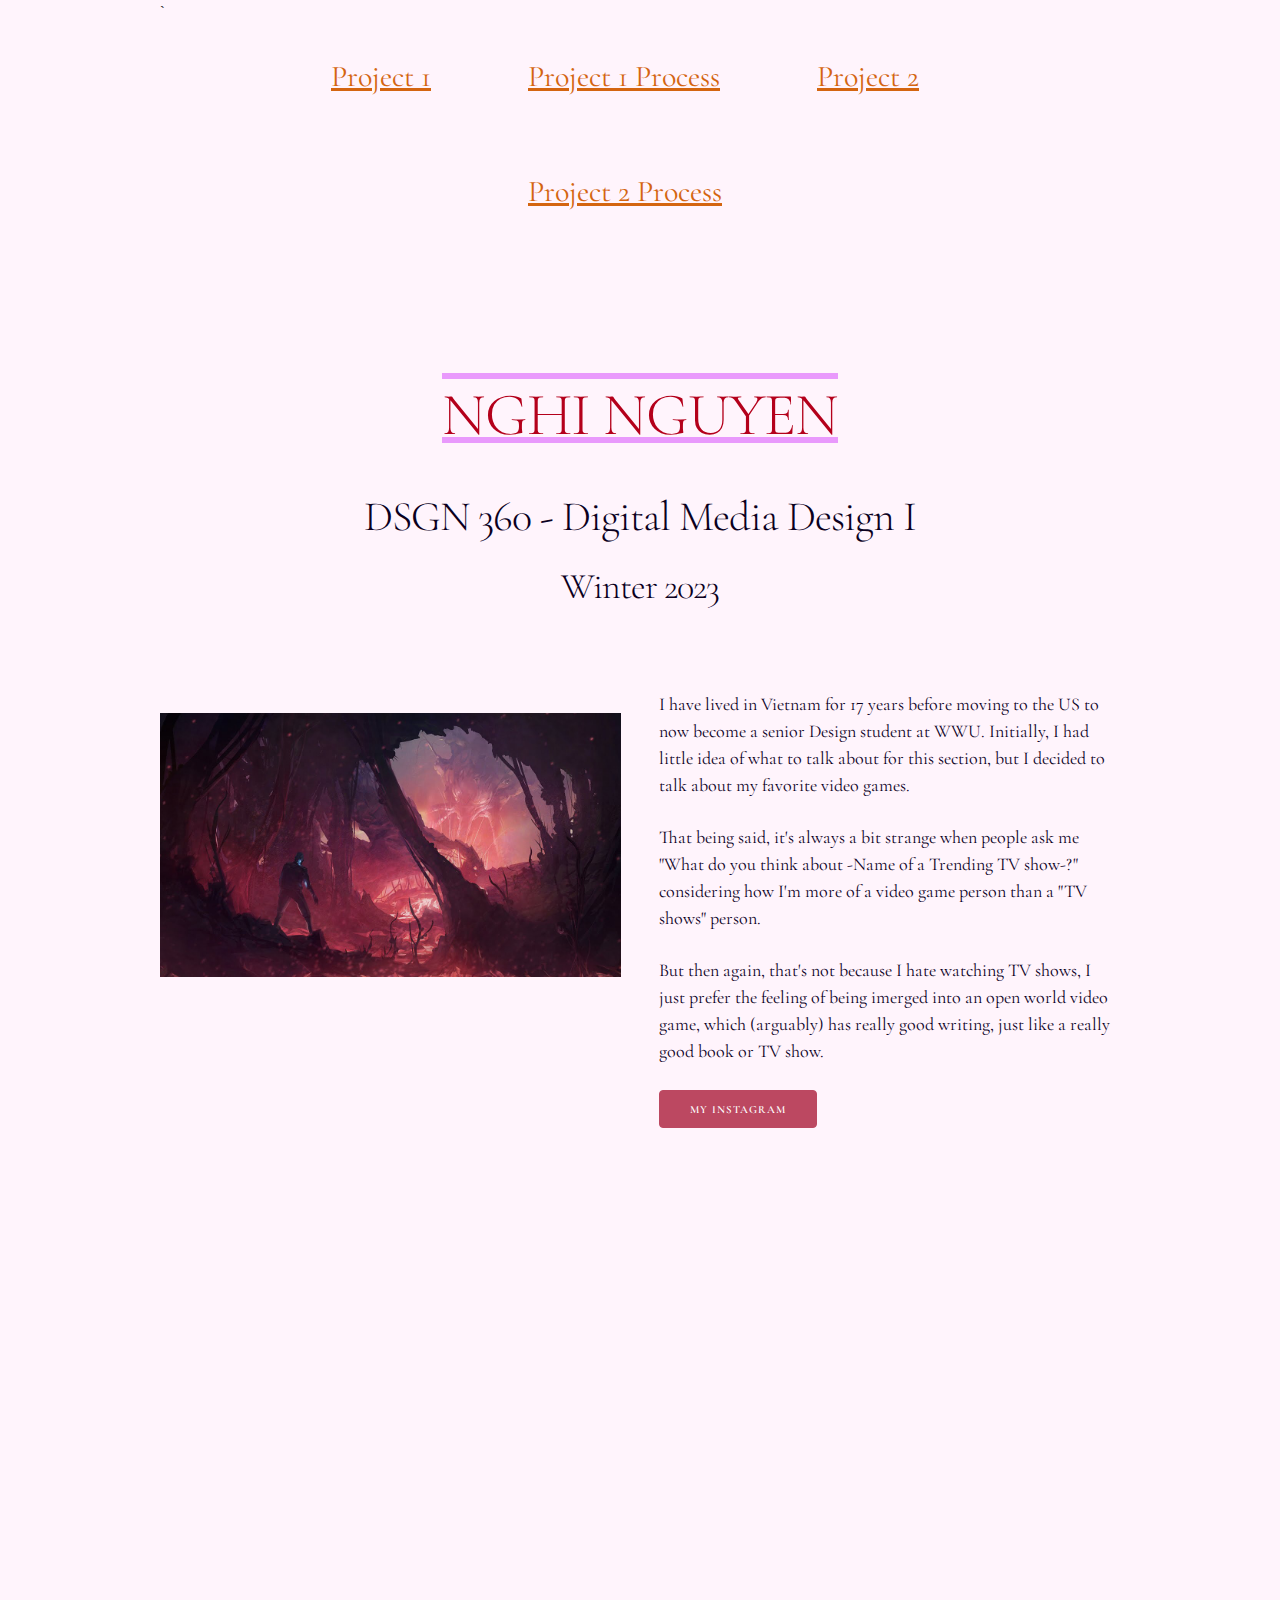
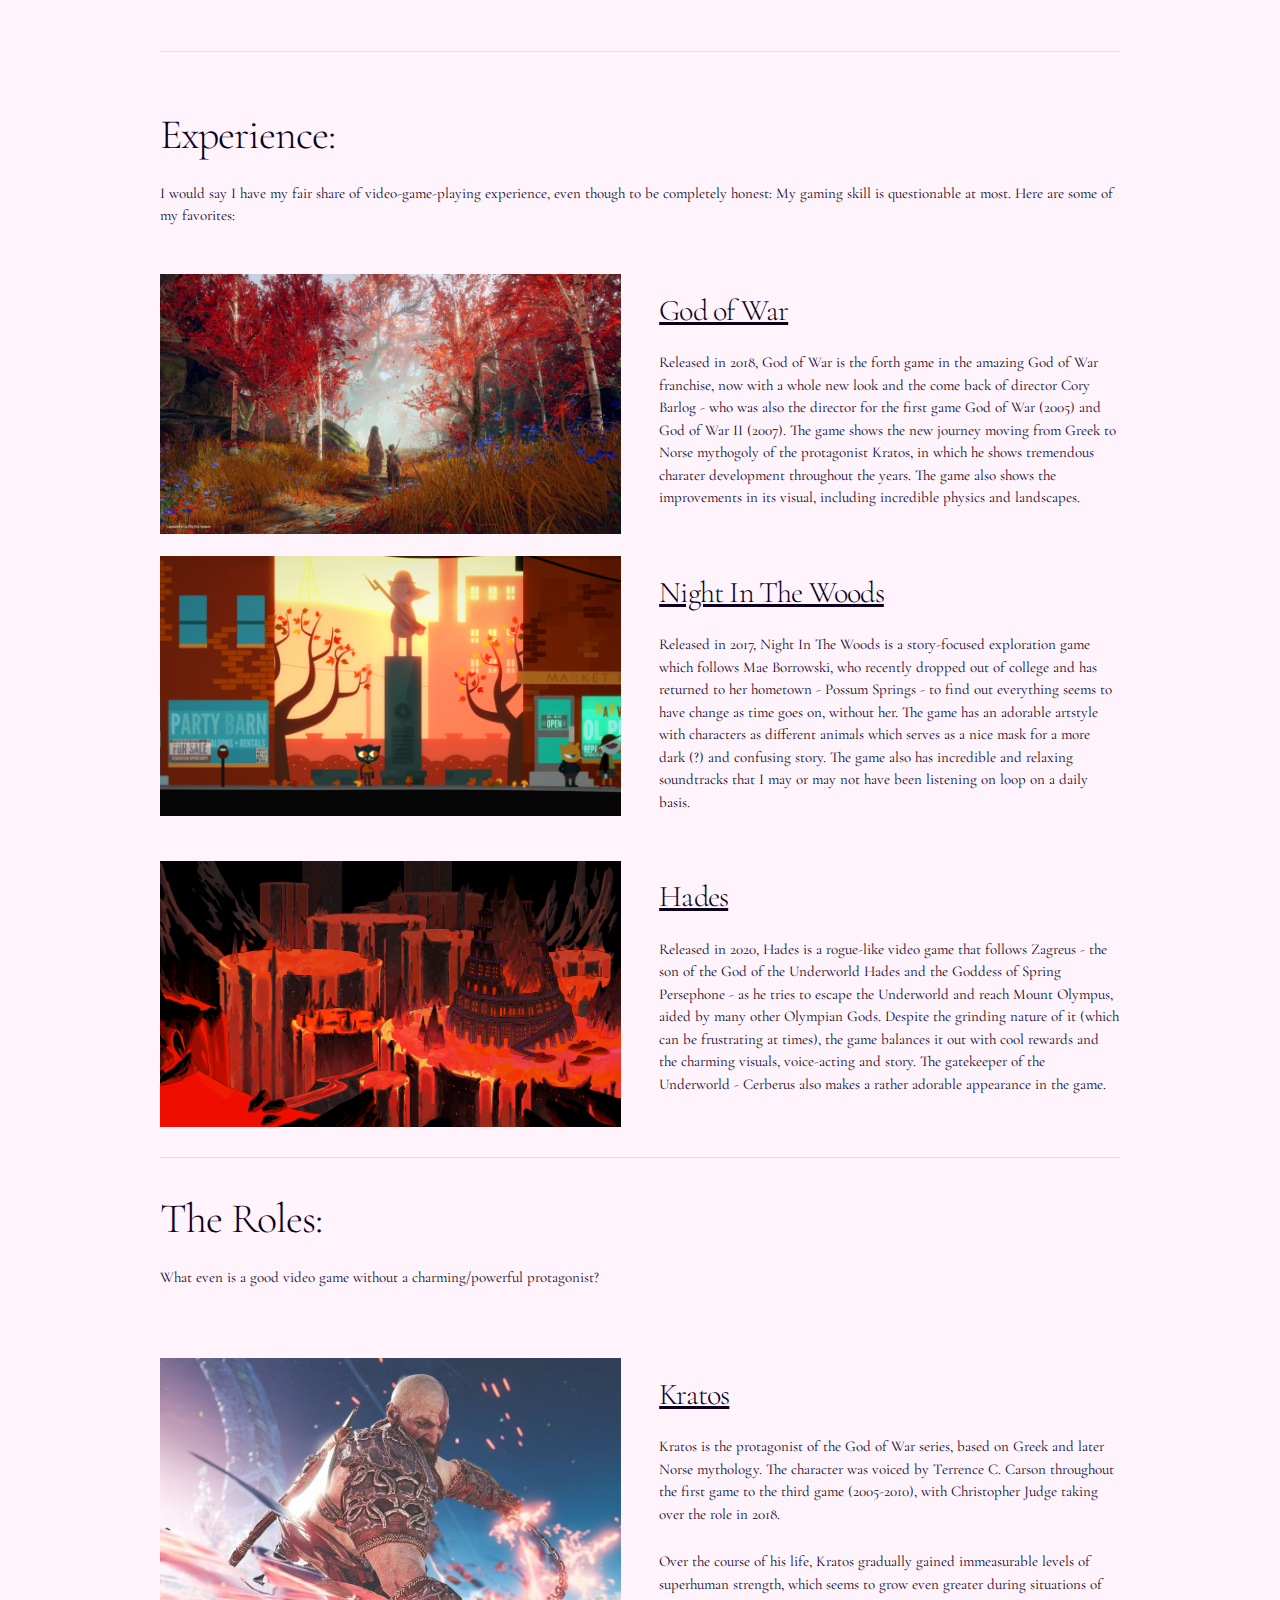
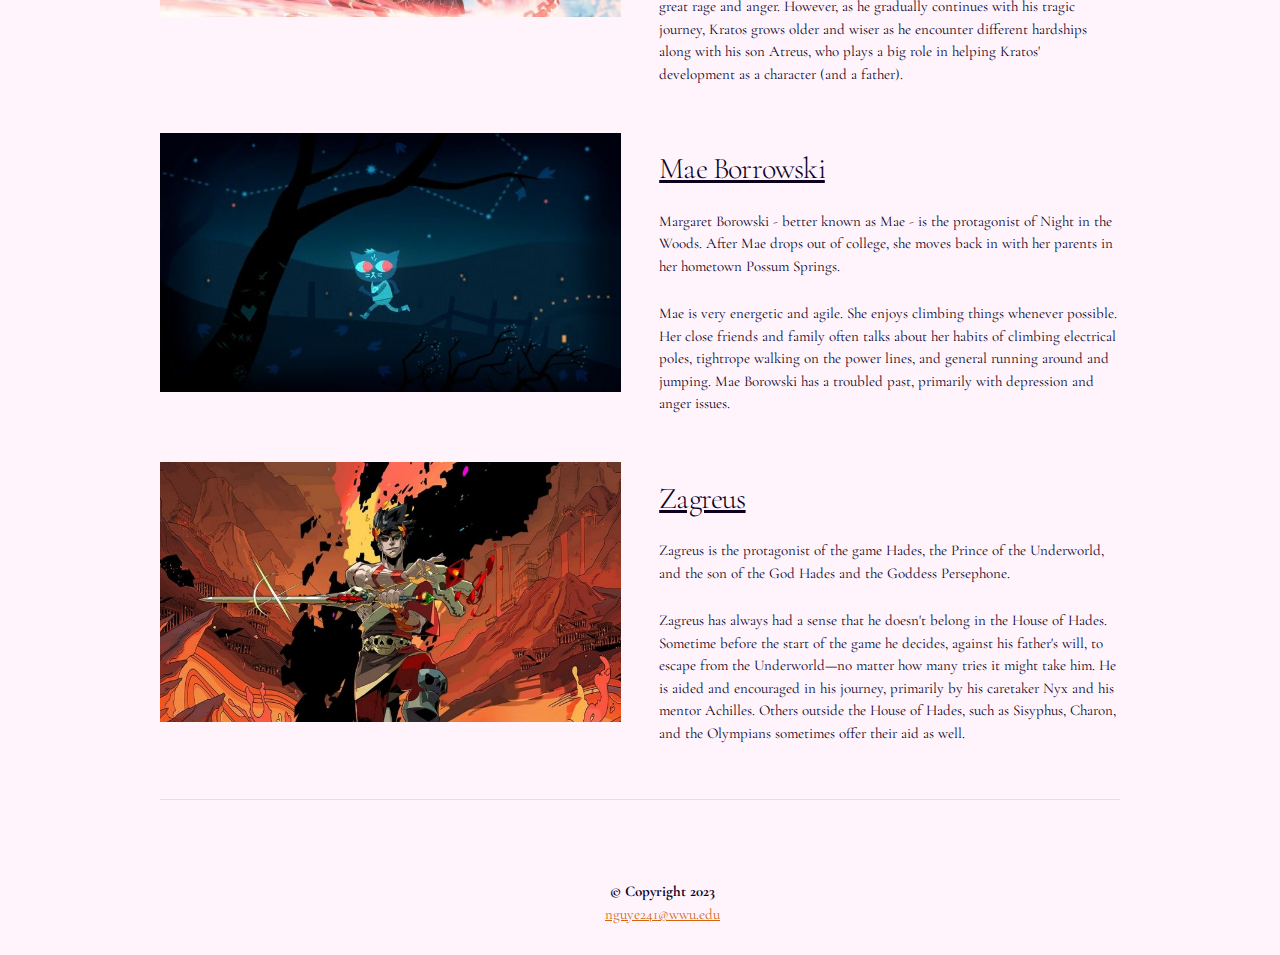
==== commit 640aa72c: "exercise 6" ====
--- a/index.html
+++ b/index.html
@@ -64,6 +64,8 @@
                 <p>That being said, it's always a bit strange when people ask me "What do you think about -Name of a Trending TV show-?" considering how I'm more of a video game person than a "TV shows" person.</p>
                 <p>But then again, that's not because I hate watching TV shows, I just prefer the feeling of being imerged into an open world video game, which (arguably) has really good writing, just like a really good book or TV show.</p>
                 <a class="button button-primary" href="https://www.instagram.com/miniminiminminn/" target="_blank"> My Instagram</a>
+
+                <img id="mae-jumping" src="images/mae-jumping.png"/>
             </div>
         </article>
 
--- a/css/stylesheet.css
+++ b/css/stylesheet.css
@@ -62,10 +62,17 @@
     list-style-type: none;
 }
 li {
-    display: inline;
+    display: inline-block;
+    margin-right: 30px;
     padding: 1em;
-    white-space: nowrap;
-}
+    border-radius: 15px;
+    transition: all 300ms;
+}
+
+li:hover {
+    transform: scale(1.5);
+}
+
 .clearRight {
     clear: right;
 }
@@ -77,6 +84,7 @@
     height: auto;
     margin-top: 1.5em;
 }
+
 /* Columns */
 
 .columns {float:right;}
@@ -211,4 +219,35 @@
         background-color: rgba(0, 0, 0, .05);
     }
     
+}
+
+@keyframes maeJumping {
+    0% {right: -300px; opacity: 0;}
+    25% {opacity: 1;}
+    100% {right: 2000px; opacity: 0;}
+    
+}
+
+img#mae-jumping {
+    
+    opacity: 0;
+    position: relative;
+    right: -300px;
+    animation-name: maeJumping;
+    animation-delay: 1.5s;
+    animation-duration: 10s;
+    animation-iteration-count: infinite;
+    
+}
+
+/* Media Queries */
+
+
+@media only screen and (max-width: 1000px) 
+{
+    img#mae-jumping {
+        
+        visibility: hidden;   
+    }
+
 }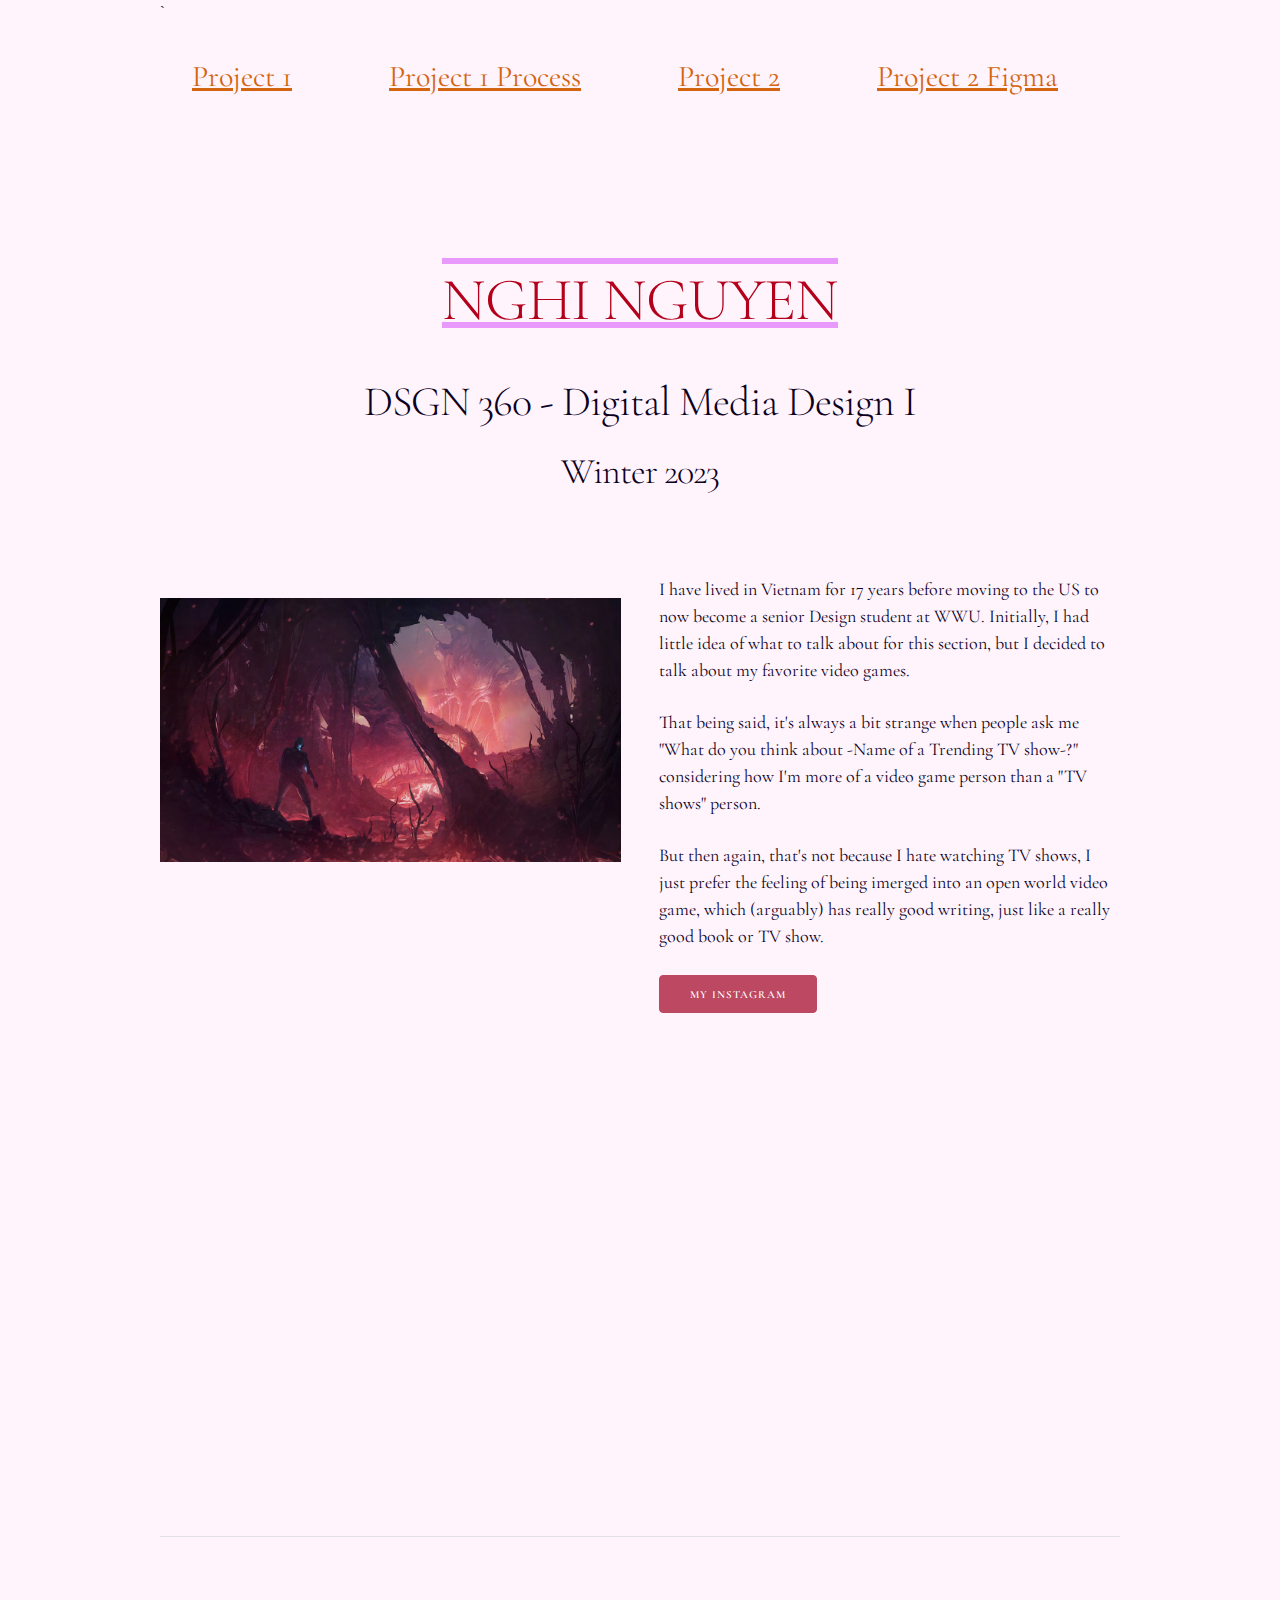
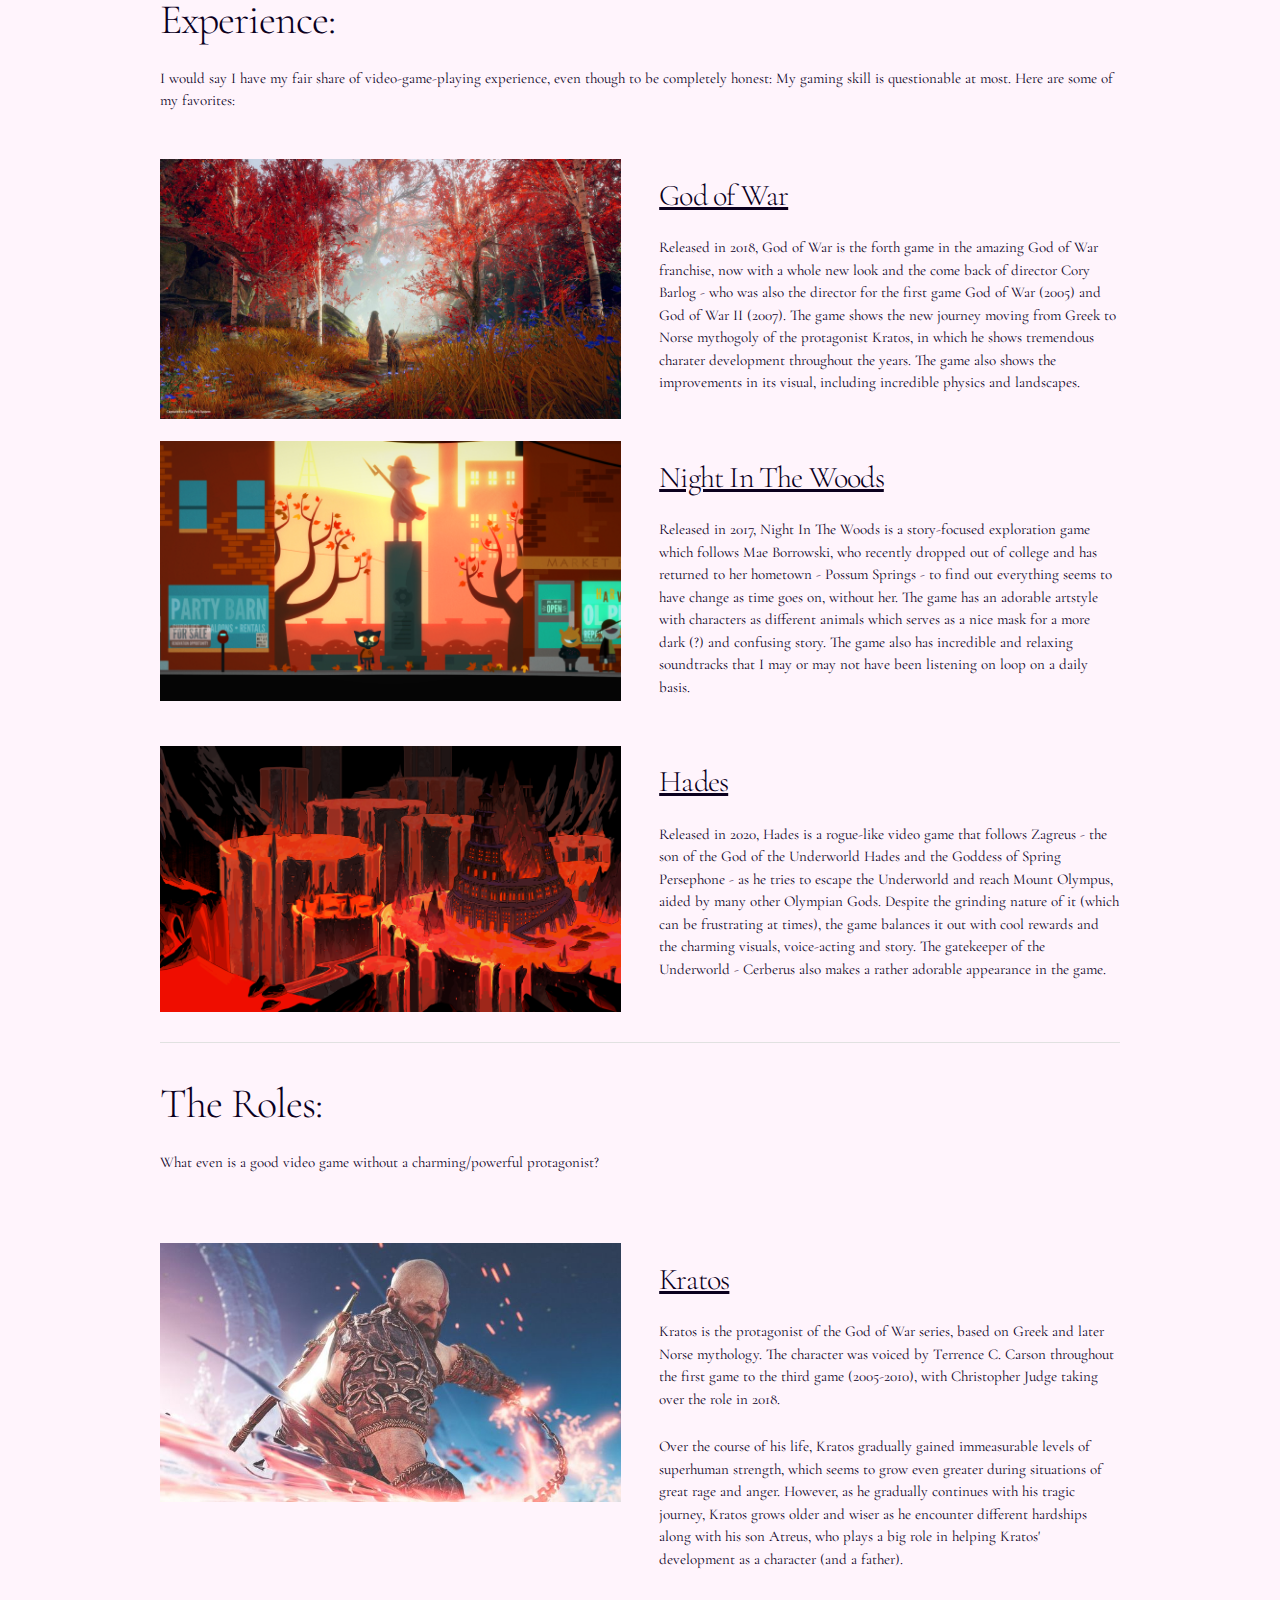
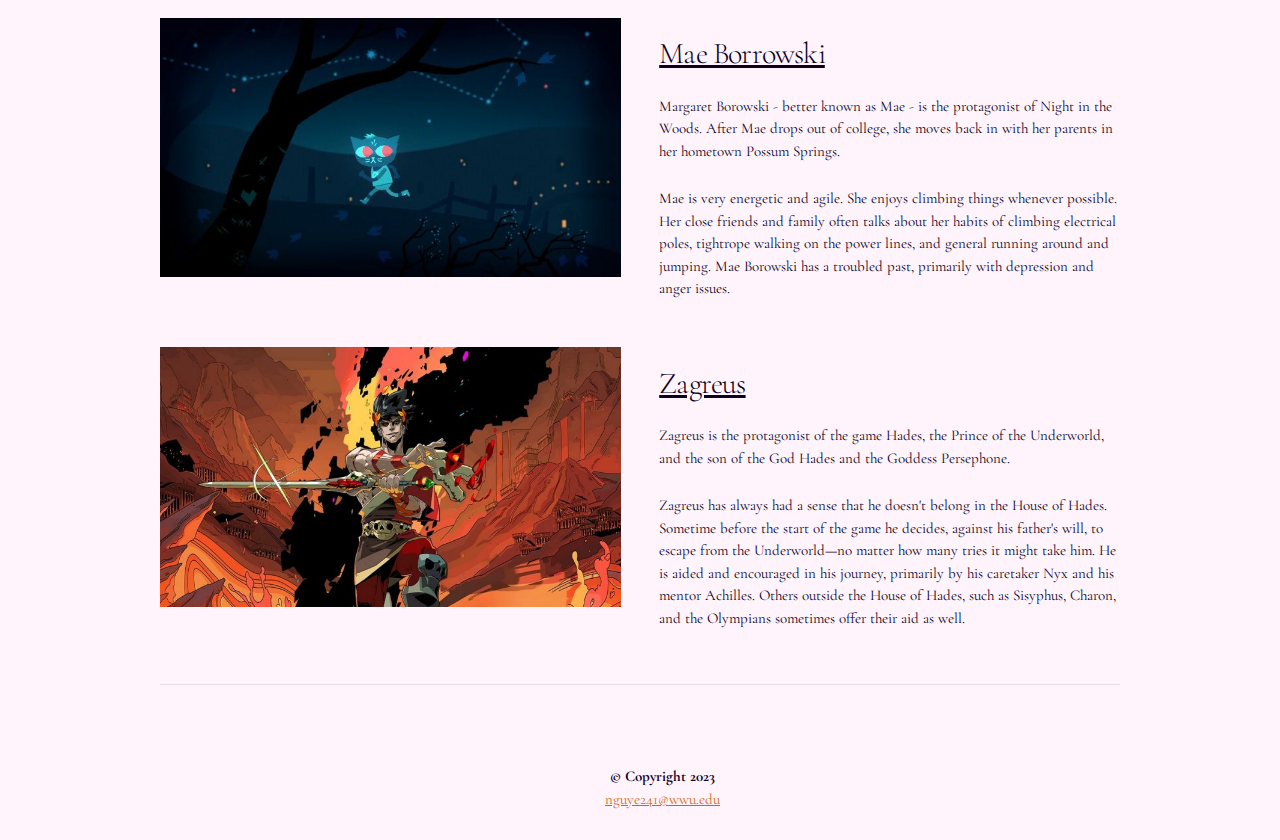
==== commit 65227507: "figma" ====
--- a/index.html
+++ b/index.html
@@ -45,8 +45,8 @@
                     <ul>
                         <li><a href="#">Project 1</a></li>
                         <li><a href="#">Project 1 Process</a></li>
-                        <li><a href="#">Project 2</a></li>
-                        <li><a href="#">Project 2 Process</a></li>
+                        <li><a href="project-2/loveyouself.html">Project 2</a></li>
+                        <li><a href="https://www.figma.com/file/9MMGeG1MxptYledL60jcLu/Love-Yourself?node-id=0%3A1&t=prFC2EkNiPmYL8ZE-1">Project 2 Figma</a></li>
                     </ul>
                 </nav>
                 <h1>Nghi Nguyen</h1>
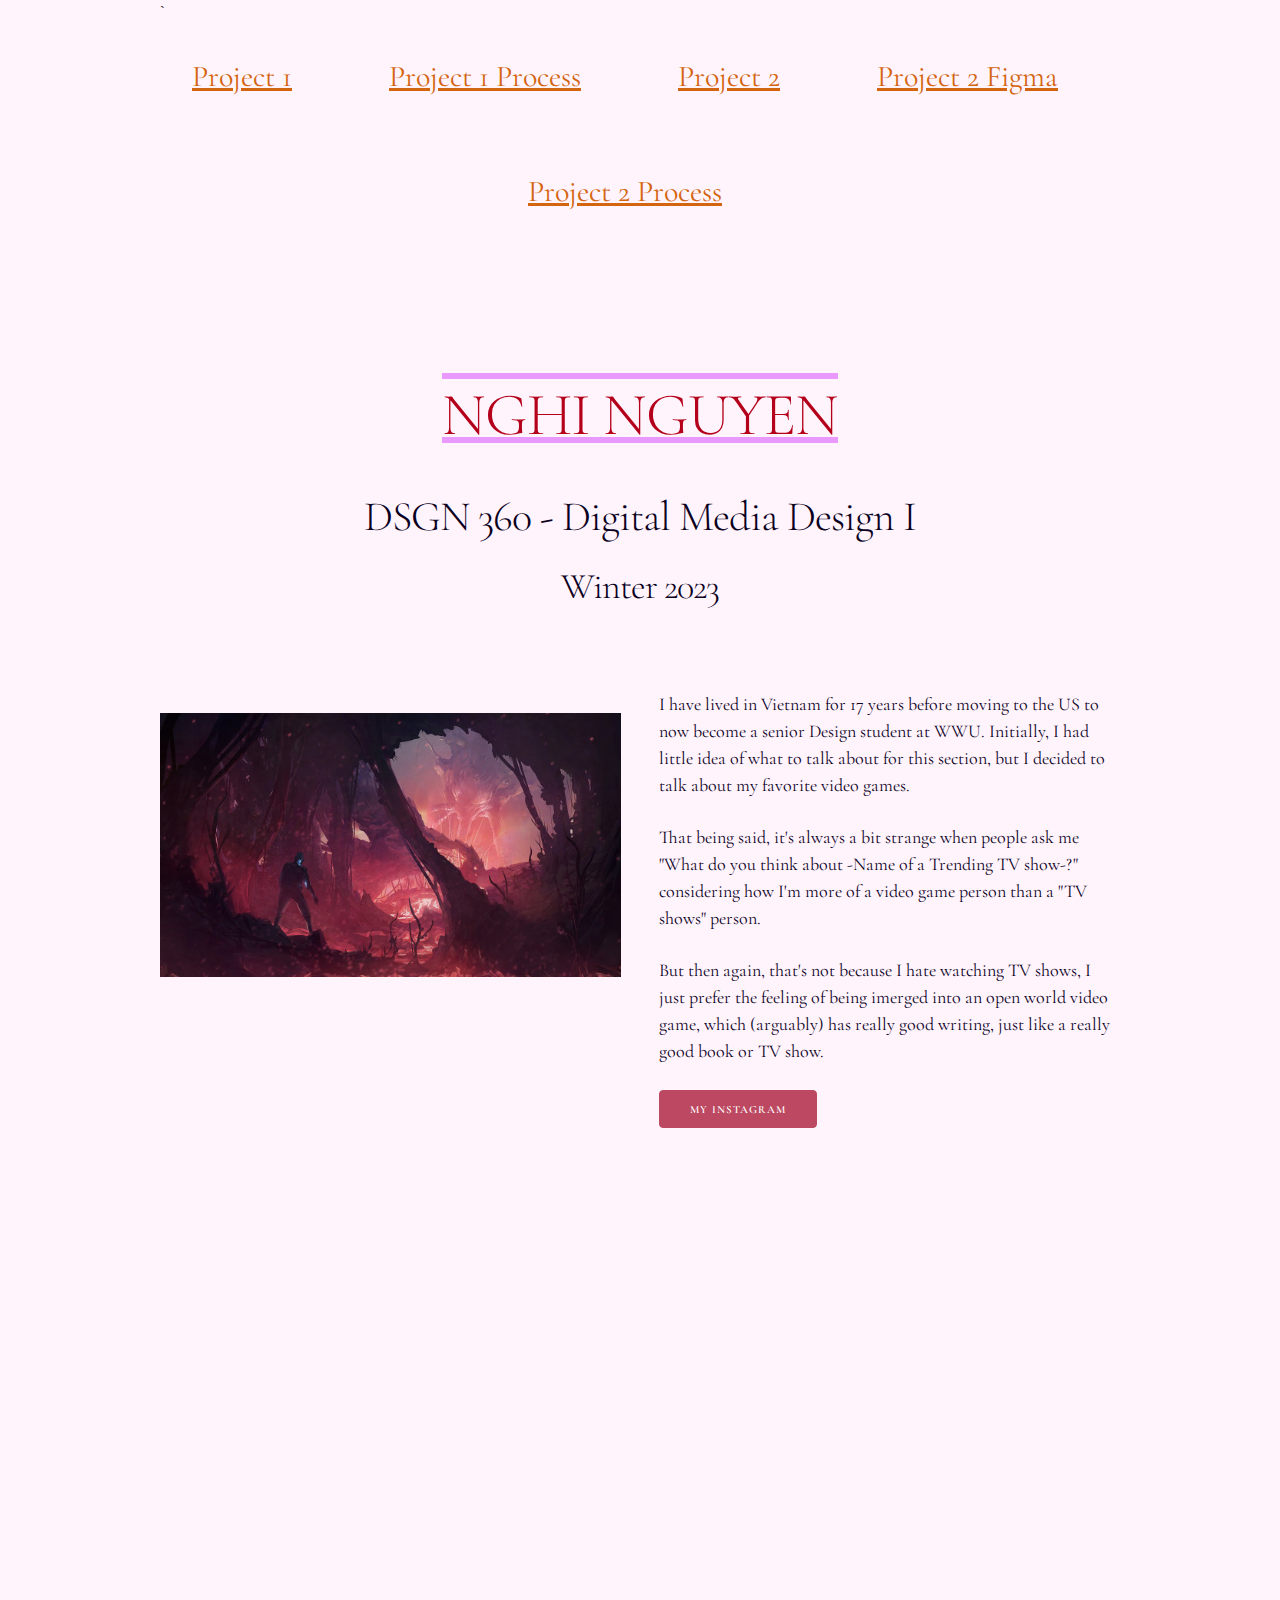
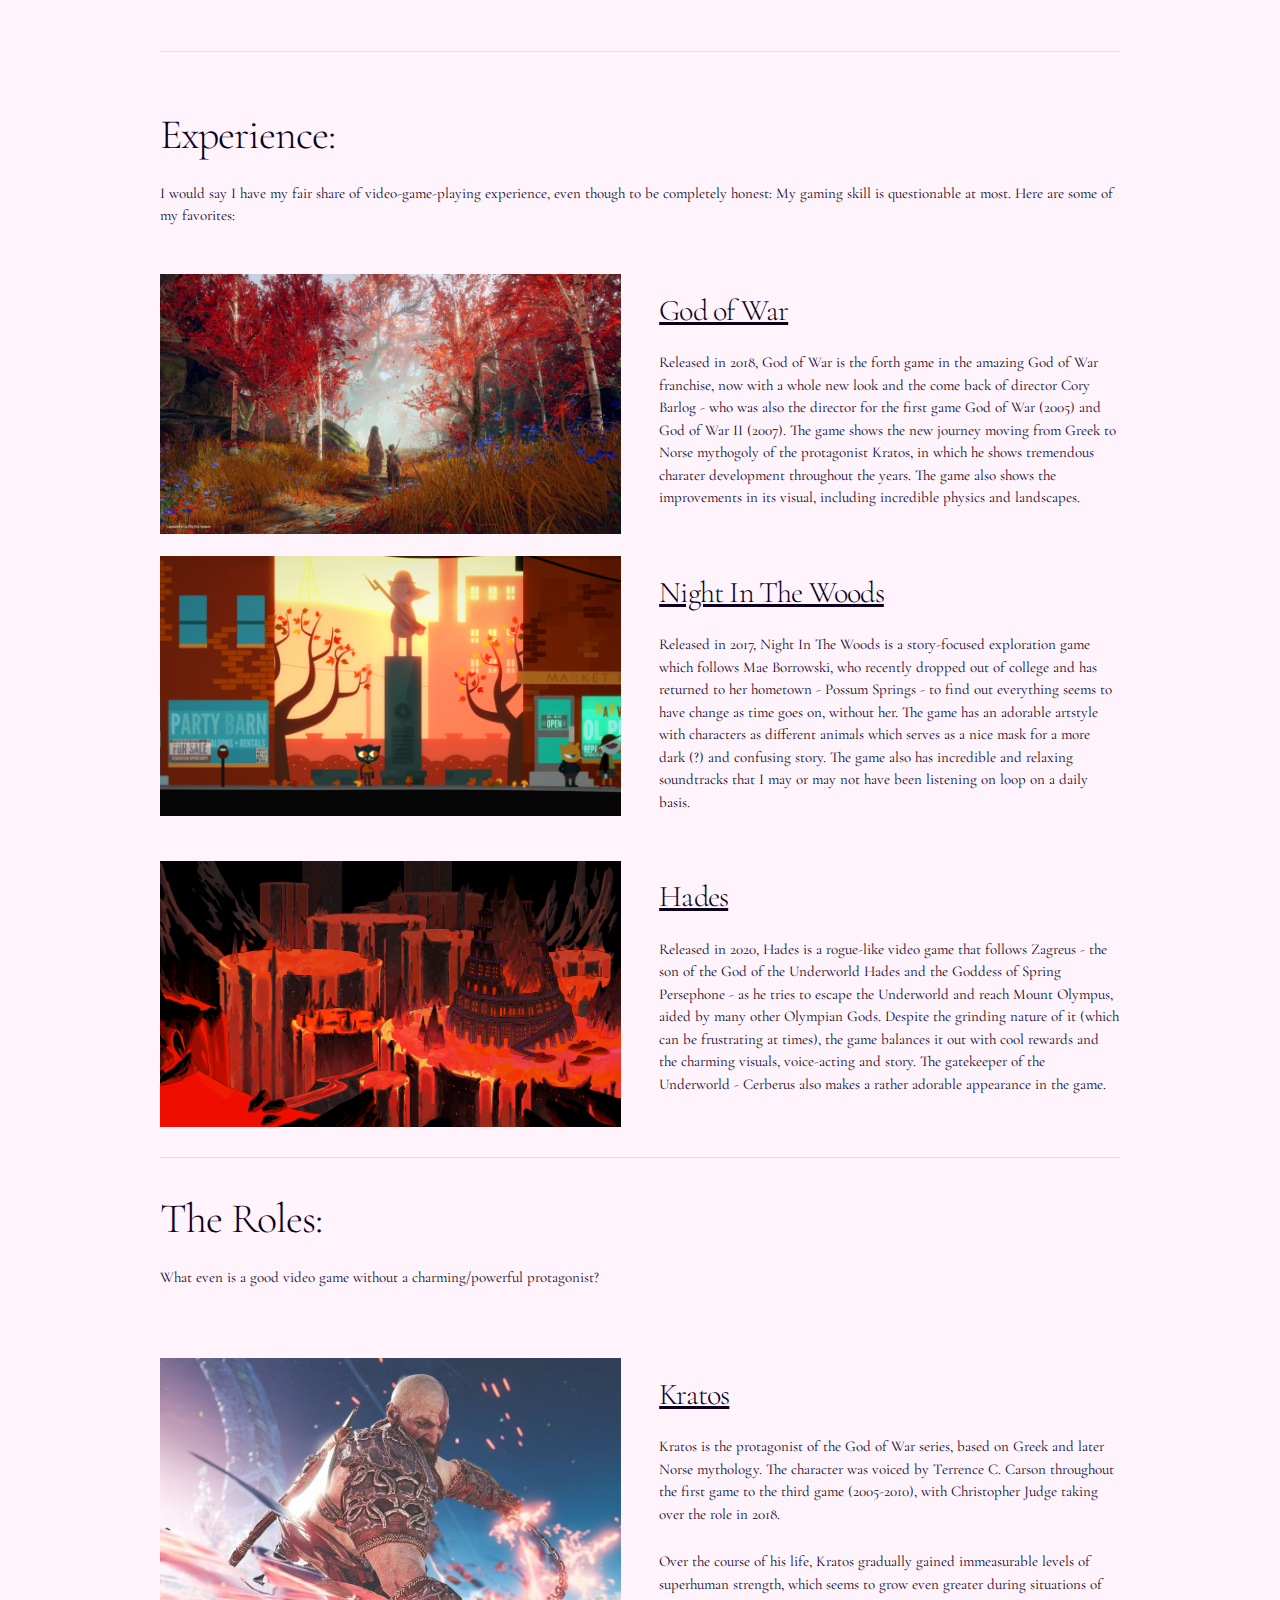
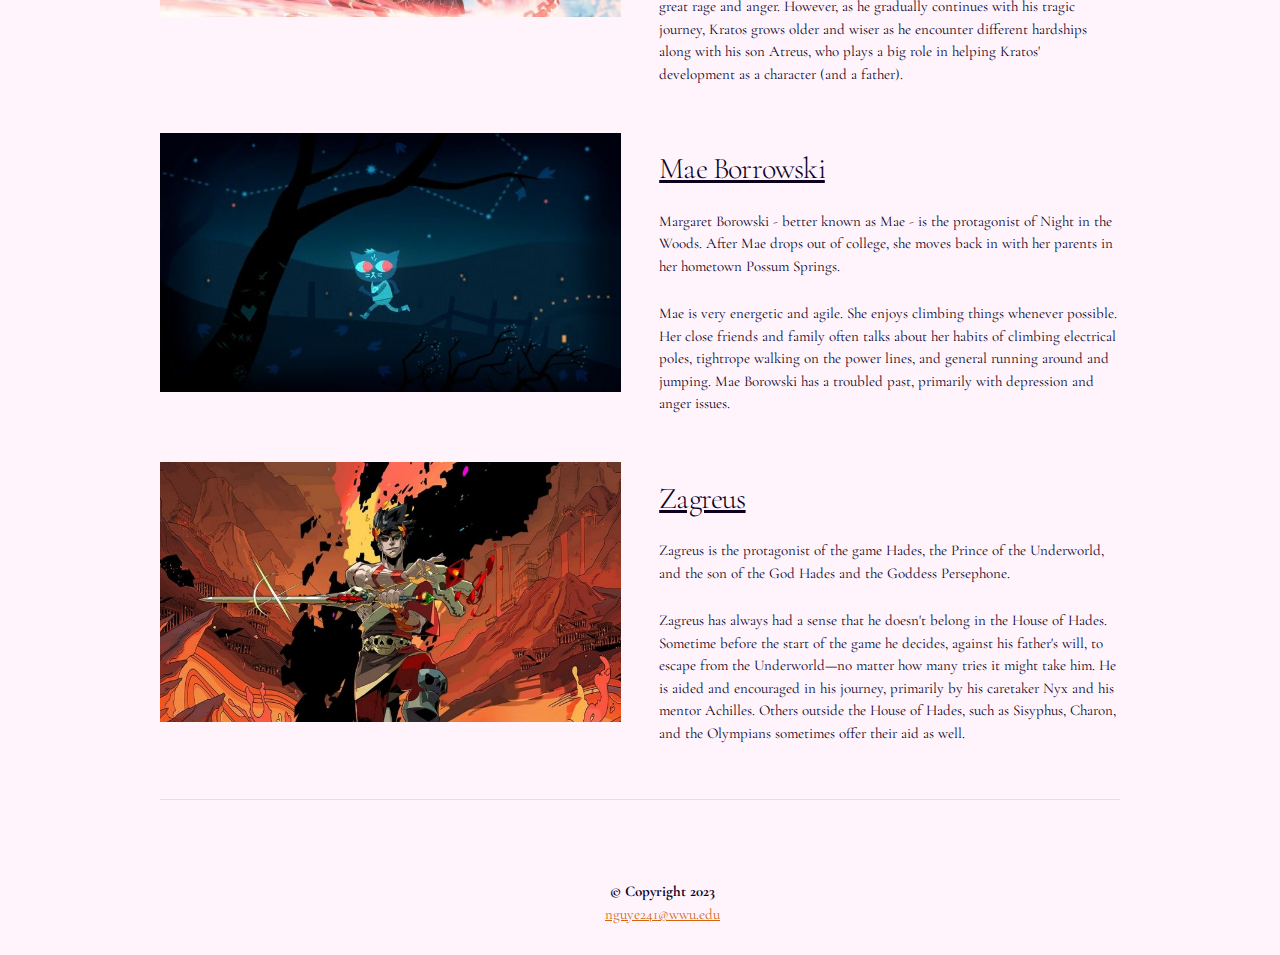
==== commit 7f189d5d: "hug" ====
--- a/index.html
+++ b/index.html
@@ -47,6 +47,7 @@
                         <li><a href="#">Project 1 Process</a></li>
                         <li><a href="project-2/loveyouself.html">Project 2</a></li>
                         <li><a href="https://www.figma.com/file/9MMGeG1MxptYledL60jcLu/Love-Yourself?node-id=0%3A1&t=prFC2EkNiPmYL8ZE-1">Project 2 Figma</a></li>
+                        <li><a href="project-2/Case Study.pdf">Project 2 Process</a></li>
                     </ul>
                 </nav>
                 <h1>Nghi Nguyen</h1>
